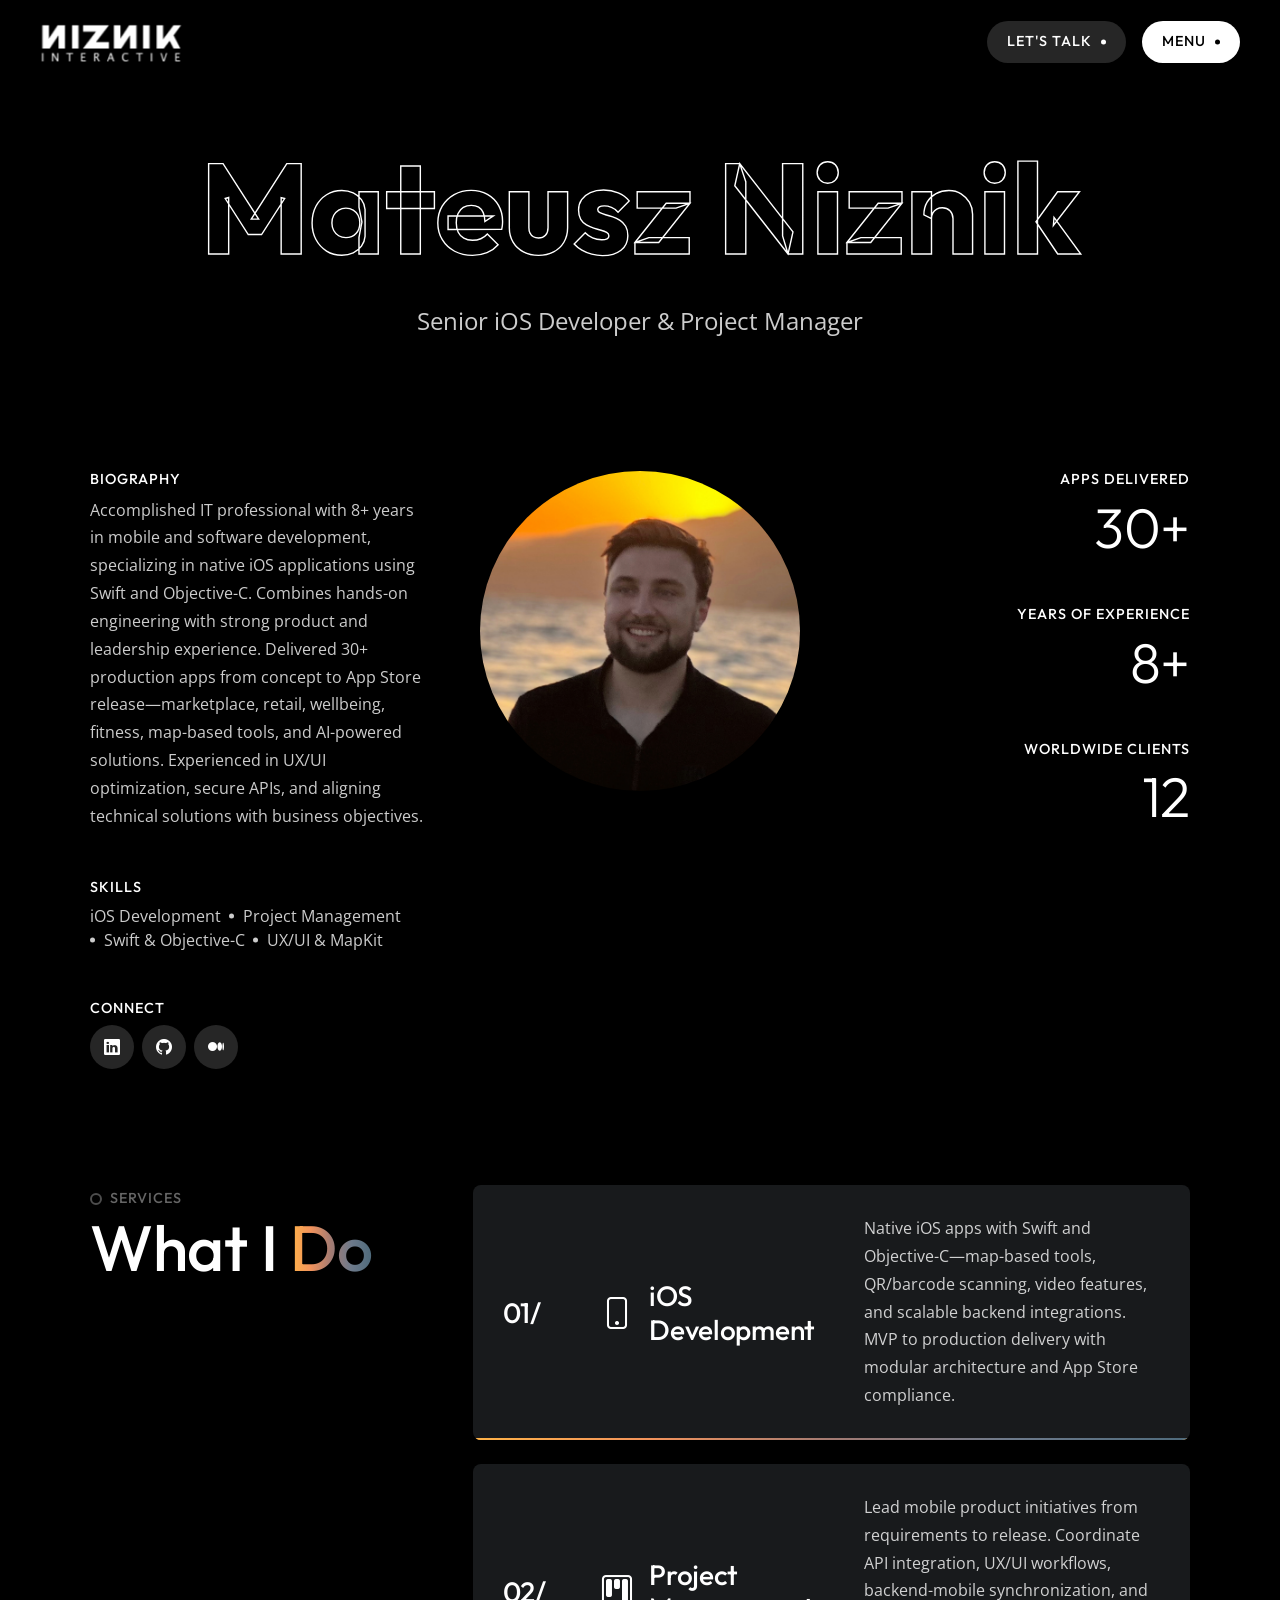
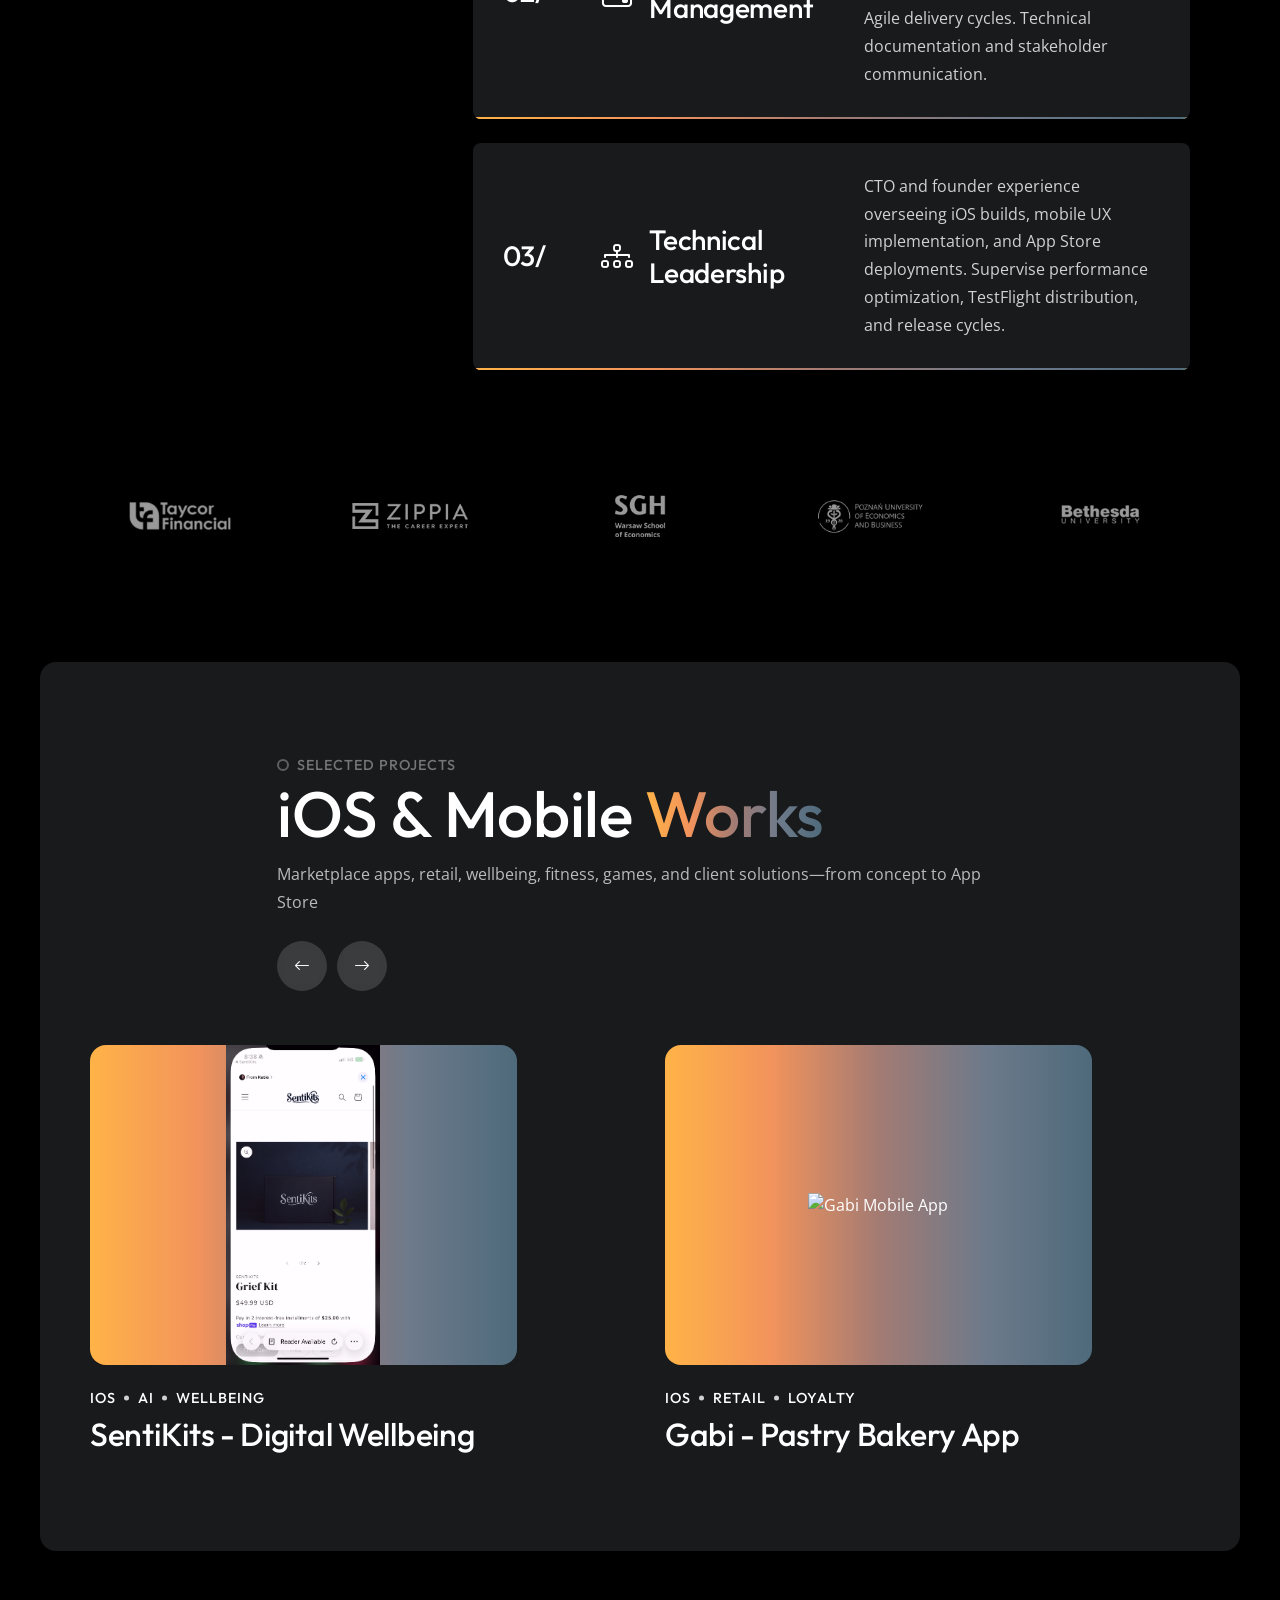
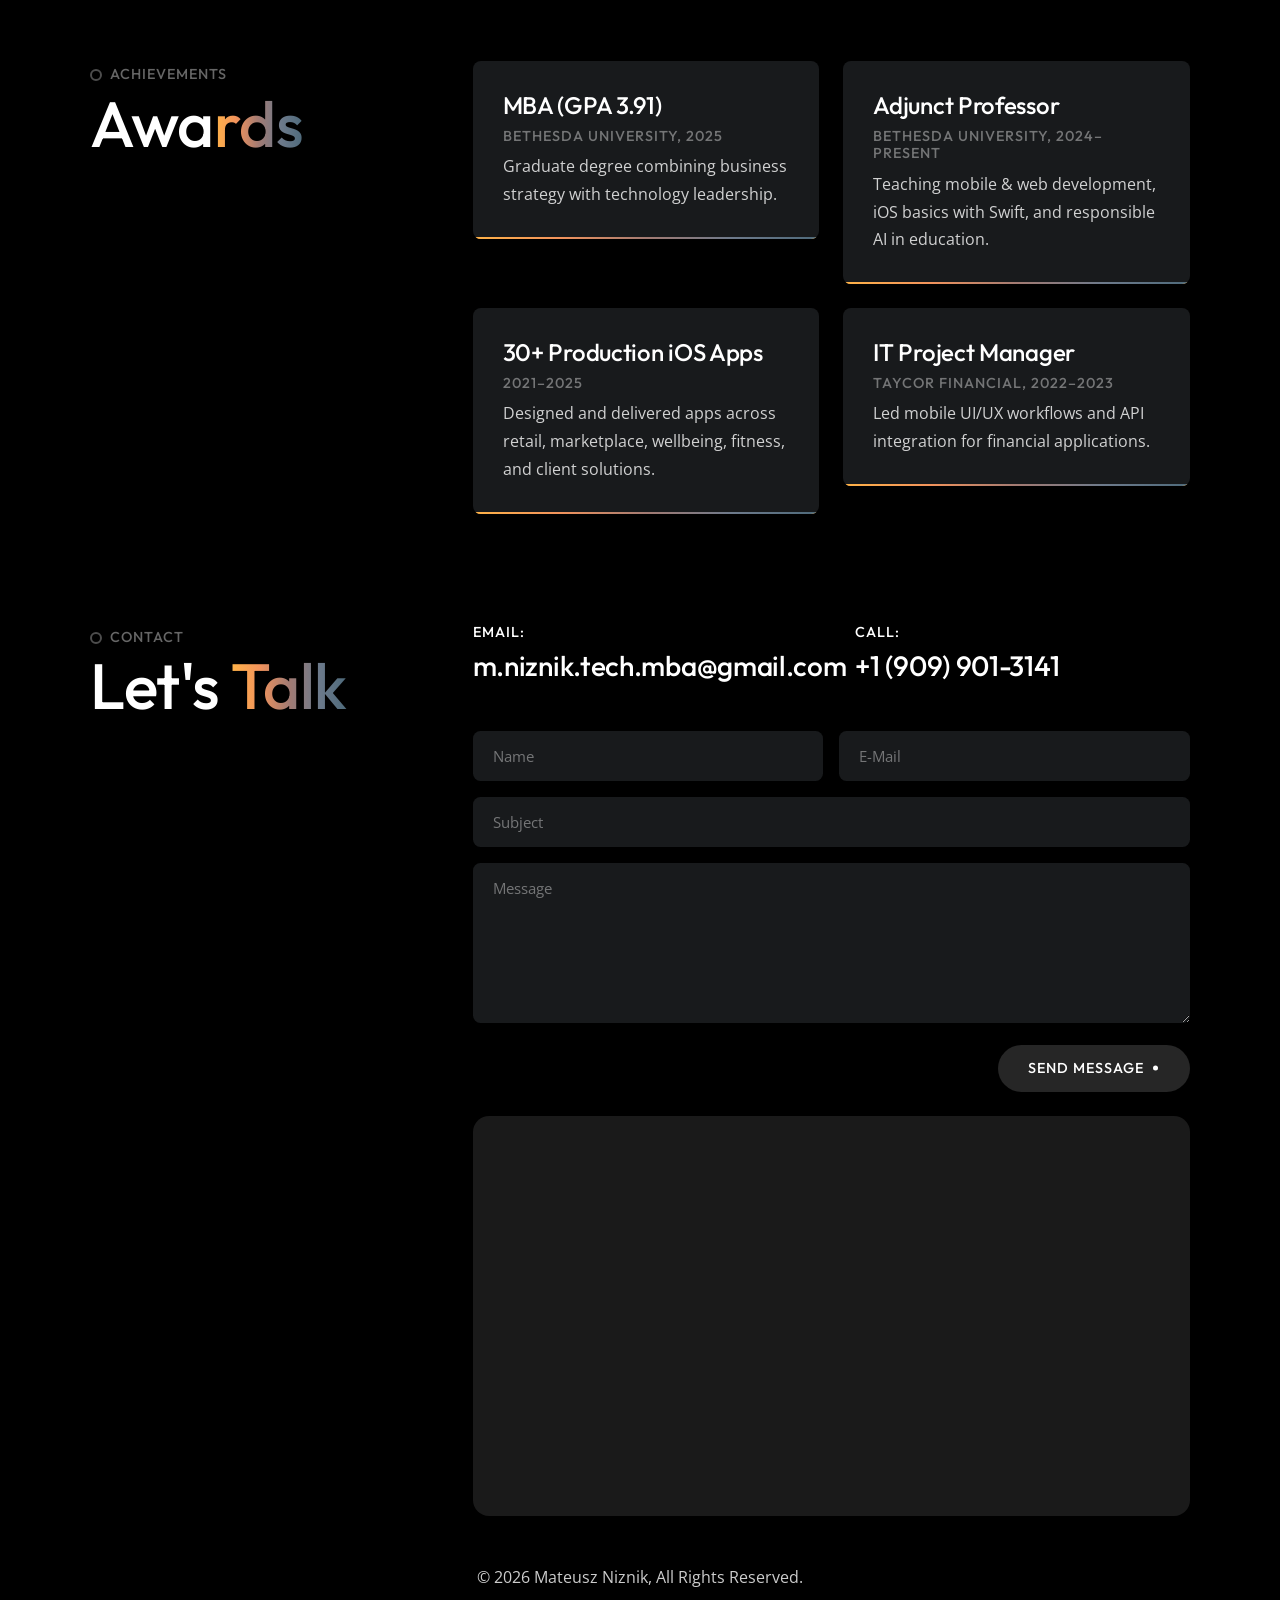
==== index.html @ 7cce71c3 "first commit" ====
<!DOCTYPE html>
<html lang="en">
<head>
    <meta charset="UTF-8">
    <meta name="viewport" content="width=device-width, initial-scale=1.0">
    <title>Mateusz Niznik - Senior iOS Developer & Project Manager</title>
    <meta name="description" content="Senior iOS Developer & Project Manager with 8+ years building native mobile apps. Swift, Objective-C, UX/UI, map-based apps, and scalable backend integrations.">
    <meta name="keywords" content="iOS developer, Swift, mobile app developer, project manager, Mateusz Niznik">
    <link rel="shortcut icon" href="images/favicon.png">
    <link href="https://fonts.googleapis.com/css2?family=Open+Sans:wght@300;400;500;600;700&family=Outfit:wght@200;300;400;500;600;700;800&display=swap" rel="stylesheet">
    <link href="https://cdn.jsdelivr.net/npm/bootstrap@5.3.2/dist/css/bootstrap.min.css" rel="stylesheet">
    <link href="https://cdn.jsdelivr.net/npm/bootstrap-icons@1.11.1/font/bootstrap-icons.css" rel="stylesheet">
    <link href="https://cdn.jsdelivr.net/npm/swiper@11/swiper-bundle.min.css" rel="stylesheet">
    <link href="css/styles.css" rel="stylesheet">
</head>
<body>
    <!-- Preloader -->
    <div class="preloader" id="preloader">
        <div>
            <span>L</span><span>O</span><span>A</span><span>D</span><span>I</span><span>N</span><span>G</span>
        </div>
    </div>

    <!-- Header -->
    <div class="header">
        <div class="container-fluid">
            <div class="header-wrapper">
                <div class="header-logo">
                    <h2><a href="index.html"><img src="images/niznik.png" alt="logo"></a></h2>
                </div>
                <div class="header-nav">
                    <a class="button button-sm button-dot me-2 me-lg-3" href="#contact"><span data-text="Let's Talk">Let's Talk</span></a>
                    <button type="button" class="button button-sm button-dot button-white" id="menuToggle"><span data-text="Menu">Menu</span></button>
                    <div class="nav-box" id="navBox">
                        <ul class="nav">
                            <li class="nav-item"><a class="nav-link" href="#about"><i class="bi bi-arrow-right"></i>About</a></li>
                            <li class="nav-item"><a class="nav-link" href="#services"><i class="bi bi-arrow-right"></i>Services</a></li>
                            <li class="nav-item"><a class="nav-link" href="#portfolio"><i class="bi bi-arrow-right"></i>Portfolio</a></li>
                            <li class="nav-item"><a class="nav-link" href="#awards"><i class="bi bi-arrow-right"></i>Awards</a></li>
                            <li class="nav-item"><a class="nav-link" href="#contact"><i class="bi bi-arrow-right"></i>Contact</a></li>
                        </ul>
                    </div>
                </div>
            </div>
        </div>
    </div>

    <main>
        <!-- Hero -->
        <div id="about" class="hero-section">
            <div class="container text-center">
                <div class="row">
                    <div class="col-12">
                        <h1 class="hero-heading display-1 fw-bold mb-0 stroke-text">Mateusz Niznik</h1>
                        <p class="fs-4 fw-normal text-white-08 mt-3">Senior iOS Developer & Project Manager</p>
                    </div>
                </div>
            </div>
        </div>

        <!-- About -->
        <div class="container">
            <div class="row g-4 g-md-5">
                <div class="col-12 col-lg-4 order-lg-2 text-center">
                    <div class="hero-avatar">
                        <img src="images/mn1.jpeg" alt="hero avatar">
                    </div>
                </div>
                <div class="col-12 col-lg-4 order-lg-1">
                    <div class="row g-4 g-lg-5">
                        <div class="col-12 col-md-4 col-lg-12">
                            <h6 class="sm-heading">Biography</h6>
                            <p>Accomplished IT professional with 8+ years in mobile and software development, specializing in native iOS applications using Swift and Objective-C. Combines hands-on engineering with strong product and leadership experience. Delivered 30+ production apps from concept to App Store release—marketplace, retail, wellbeing, fitness, map-based tools, and AI-powered solutions. Experienced in UX/UI optimization, secure APIs, and aligning technical solutions with business objectives.</p>
                        </div>
                        <div class="col-6 col-md-4 col-lg-12">
                            <h6 class="sm-heading">Skills</h6>
                            <ul class="list-inline-dot">
                                <li>iOS Development</li>
                                <li>Project Management</li>
                                <li>Swift & Objective-C</li>
                                <li>UX/UI & MapKit</li>
                            </ul>
                        </div>
                        <div class="col-6 col-md-4 col-lg-12">
                            <h6 class="sm-heading">Connect</h6>
                            <ul class="list-inline">
                                <li><a class="button-circle button-circle-sm" href="https://www.linkedin.com/in/mateusz-niznik/" aria-label="LinkedIn"><i class="bi bi-linkedin"></i><i class="bi bi-linkedin"></i></a></li>
                                <li><a class="button-circle button-circle-sm" href="https://github.com/mateuszniznik8" aria-label="GitHub"><i class="bi bi-github"></i><i class="bi bi-github"></i></a></li>
                                <li><a class="button-circle button-circle-sm" href="https://medium.com/@mateusz.niznik" aria-label="Medium"><i class="bi bi-medium"></i><i class="bi bi-medium"></i></a></li>
                            </ul>
                        </div>
                    </div>
                </div>
                <div class="col-12 col-md-12 col-lg-4 order-lg-3 text-lg-end">
                    <div class="row g-4 g-lg-5">
                        <div class="col-4 col-lg-12">
                            <h6 class="sm-heading">Apps Delivered</h6>
                            <h1 class="fw-light display-4 mb-0 line-height-110">30+</h1>
                        </div>
                        <div class="col-4 col-lg-12">
                            <h6 class="sm-heading">Years of Experience</h6>
                            <h1 class="fw-light display-4 mb-0 line-height-110">8+</h1>
                        </div>
                        <div class="col-4 col-lg-12">
                            <h6 class="sm-heading">Worldwide Clients</h6>
                            <h1 class="fw-light display-4 mb-0 line-height-110">12</h1>
                        </div>
                    </div>
                </div>
            </div>
        </div>

        <!-- Services -->
        <div id="services" class="section">
            <div class="container">
                <div class="row g-4 g-xl-5">
                    <div class="col-12 col-xl-4">
                        <span class="title-heading text-white-04">Services</span>
                        <h1 class="display-3 fw-medium mb-0">What I <span class="text-gradient">Do</span></h1>
                    </div>
                    <div class="col-12 col-xl-8">
                        <div class="row g-4">
                            <div class="col-12">
                                <div class="service-box">
                                    <div class="service-order"><h3>01/</h3></div>
                                    <div class="service-title"><i class="bi bi-phone"></i><h3>iOS Development</h3></div>
                                    <div class="service-text"><p>Native iOS apps with Swift and Objective-C—map-based tools, QR/barcode scanning, video features, and scalable backend integrations. MVP to production delivery with modular architecture and App Store compliance.</p></div>
                                </div>
                            </div>
                            <div class="col-12">
                                <div class="service-box">
                                    <div class="service-order"><h3>02/</h3></div>
                                    <div class="service-title"><i class="bi bi-kanban"></i><h3>Project Management</h3></div>
                                    <div class="service-text"><p>Lead mobile product initiatives from requirements to release. Coordinate API integration, UX/UI workflows, backend-mobile synchronization, and Agile delivery cycles. Technical documentation and stakeholder communication.</p></div>
                                </div>
                            </div>
                            <div class="col-12">
                                <div class="service-box">
                                    <div class="service-order"><h3>03/</h3></div>
                                    <div class="service-title"><i class="bi bi-diagram-3"></i><h3>Technical Leadership</h3></div>
                                    <div class="service-text"><p>CTO and founder experience overseeing iOS builds, mobile UX implementation, and App Store deployments. Supervise performance optimization, TestFlight distribution, and release cycles.</p></div>
                                </div>
                            </div>
                        </div>
                    </div>
                </div>
            </div>
        </div>

        <!-- Clients -->
        <div class="section pt-0">
            <div class="container">
                <div class="swiper clients-swiper">
                    <div class="swiper-wrapper">
                        <div class="swiper-slide"><div class="client-box"><a href="https://taycor.com/"><img src="images/taycor.png" alt="Taycor"></a></div></div>
                        <div class="swiper-slide"><div class="client-box"><a href="https://www.zippia.com/"><img src="images/zippia.png" alt="Zippia"></a></div></div>
                        <div class="swiper-slide"><div class="client-box"><a href="https://www.sgh.waw.pl/en"><img src="images/sgh.png" alt="SGH"></a></div></div>
                        <div class="swiper-slide"><div class="client-box"><a href="https://ue.poznan.pl/en/university/"><img src="images/uep.png" alt="UEP"></a></div></div>
                        <div class="swiper-slide"><div class="client-box"><a href="https://www.buc.edu/"><img src="images/bethesda.png" alt="Bethesda"></a></div></div>
                        <div class="swiper-slide"><div class="client-box"><a href="https://xberry.tech/"><img src="images/xberry.png" alt="Xberry"></a></div></div>
                    </div>
                </div>
            </div>
        </div>

        <!-- Portfolio -->
        <div id="portfolio" class="section-box">
            <div class="section-sm bg-dark border-radius-1">
                <div class="container">
                    <div class="row">
                        <div class="col-12 col-md-10 offset-md-1 col-lg-8 offset-lg-2">
                            <span class="title-heading text-white-04">Selected Projects</span>
                            <h1 class="display-3 fw-medium">iOS & Mobile <span class="text-gradient">Works</span></h1>
                            <p>Marketplace apps, retail, wellbeing, fitness, games, and client solutions—from concept to App Store</p>
                            <div class="mt-4">
                                <button class="swiper-portfolio-prev button-circle cursor-link" aria-label="Prev"><i class="bi bi-arrow-left"></i><i class="bi bi-arrow-left"></i></button>
                                <button class="swiper-portfolio-next button-circle cursor-link" aria-label="Next"><i class="bi bi-arrow-right"></i><i class="bi bi-arrow-right"></i></button>
                            </div>
                        </div>
                    </div>
                    <div class="swiper portfolio-slider mt-4 mt-lg-5">
                        <div class="swiper-wrapper">
                            <div class="swiper-slide">
                                <div class="portfolio-box">
                                    <div class="portfolio-img"><a href="portfolio/sentikits.html"><img src="images/sentikits.png" alt="SentiKits" onerror="this.src='images/sentikits.png'"></a></div>
                                    <div class="pt-4">
                                        <ul class="list-inline-dot sm-heading text-white mb-2">
                                            <li><a class="link-hover" href="portfolio/sentikits.html"><span data-text="iOS">iOS</span></a></li>
                                            <li><a class="link-hover" href="portfolio/sentikits.html"><span data-text="AI">AI</span></a></li>
                                            <li><a class="link-hover" href="portfolio/sentikits.html"><span data-text="Wellbeing">Wellbeing</span></a></li>
                                        </ul>
                                        <h2><a class="portfolio-caption" href="portfolio/sentikits.html"><i class="bi bi-arrow-right"></i>SentiKits - Digital Wellbeing</a></h2>
                                    </div>
                                </div>
                            </div>
                            <div class="swiper-slide">
                                <div class="portfolio-box">
                                    <div class="portfolio-img"><a href="portfolio/gabi.html"><img src="images/gabi.png" alt="Gabi Mobile App"></a></div>
                                    <div class="pt-4">
                                        <ul class="list-inline-dot sm-heading text-white mb-2">
                                            <li><a class="link-hover" href="portfolio/gabi.html"><span data-text="iOS">iOS</span></a></li>
                                            <li><a class="link-hover" href="portfolio/gabi.html"><span data-text="Retail">Retail</span></a></li>
                                            <li><a class="link-hover" href="portfolio/gabi.html"><span data-text="Loyalty">Loyalty</span></a></li>
                                        </ul>
                                        <h2><a class="portfolio-caption" href="portfolio/gabi.html"><i class="bi bi-arrow-right"></i>Gabi - Pastry Bakery App</a></h2>
                                    </div>
                                </div>
                            </div>
                            <div class="swiper-slide">
                                <div class="portfolio-box">
                                    <div class="portfolio-img"><a href="portfolio/legitness.html"><img src="images/legitness.png" alt="Legitness"></a></div>
                                    <div class="pt-4">
                                        <ul class="list-inline-dot sm-heading text-white mb-2">
                                            <li><a class="link-hover" href="portfolio/legitness.html"><span data-text="iOS">iOS</span></a></li>
                                            <li><a class="link-hover" href="portfolio/legitness.html"><span data-text="Marketplace">Marketplace</span></a></li>
                                            <li><a class="link-hover" href="portfolio/legitness.html"><span data-text="Authentication">Authentication</span></a></li>
                                        </ul>
                                        <h2><a class="portfolio-caption" href="portfolio/legitness.html"><i class="bi bi-arrow-right"></i>Legitness - Resale Authentication</a></h2>
                                    </div>
                                </div>
                            </div>
                            <div class="swiper-slide">
                                <div class="portfolio-box">
                                    <div class="portfolio-img portfolio-img-landscape"><a href="portfolio/second.html"><img src="images/Streetverse.png" alt="STREETVERS"></a></div>
                                    <div class="pt-4">
                                        <ul class="list-inline-dot sm-heading text-white mb-2">
                                            <li><a class="link-hover" href="portfolio/second.html"><span data-text="Unity Game">Unity Game</span></a></li>
                                            <li><a class="link-hover" href="portfolio/second.html"><span data-text="Roguelike Shooter">Roguelike Shooter</span></a></li>
                                        </ul>
                                        <h2><a class="portfolio-caption" href="portfolio/second.html"><i class="bi bi-arrow-right"></i>STREETVERS - Roguelike</a></h2>
                                    </div>
                                </div>
                            </div>
                            <div class="swiper-slide">
                                <div class="portfolio-box">
                                    <div class="portfolio-img portfolio-img-landscape"><a href="portfolio/mom-me-downs.html"><img src="images/0317b50b6762255d1dc426f2a4b0a823.jpg" alt="Mom-me-Downs"></a></div>
                                    <div class="pt-4">
                                        <ul class="list-inline-dot sm-heading text-white mb-2">
                                            <li><a class="link-hover" href="portfolio/mom-me-downs.html"><span data-text="iOS">iOS</span></a></li>
                                            <li><a class="link-hover" href="portfolio/mom-me-downs.html"><span data-text="Marketplace">Marketplace</span></a></li>
                                        </ul>
                                        <h2><a class="portfolio-caption" href="portfolio/mom-me-downs.html"><i class="bi bi-arrow-right"></i>Mom-me-Downs App</a></h2>
                                    </div>
                                </div>
                            </div>
                            <div class="swiper-slide">
                                <div class="portfolio-box">
                                    <div class="portfolio-img portfolio-img-landscape"><a href="portfolio/backgenie.html"><img src="images/0f6f9cc4688e98a66d16096b327a67ce.png" alt="BackGenie"></a></div>
                                    <div class="pt-4">
                                        <ul class="list-inline-dot sm-heading text-white mb-2">
                                            <li><a class="link-hover" href="portfolio/backgenie.html"><span data-text="iOS">iOS</span></a></li>
                                            <li><a class="link-hover" href="portfolio/backgenie.html"><span data-text="Health">Health</span></a></li>
                                        </ul>
                                        <h2><a class="portfolio-caption" href="portfolio/backgenie.html"><i class="bi bi-arrow-right"></i>BackGenie - Back Pain Relief</a></h2>
                                    </div>
                                </div>
                            </div>
                            <div class="swiper-slide">
                                <div class="portfolio-box">
                                    <div class="portfolio-img portfolio-img-landscape"><a href="portfolio/floating-sticky-notes.html"><img src="images/15ac7824ea49287feadfa50a23db8b49.png" alt="Floating Sticky Notes"></a></div>
                                    <div class="pt-4">
                                        <ul class="list-inline-dot sm-heading text-white mb-2">
                                            <li><a class="link-hover" href="portfolio/floating-sticky-notes.html"><span data-text="iOS">iOS</span></a></li>
                                            <li><a class="link-hover" href="portfolio/floating-sticky-notes.html"><span data-text="Productivity">Productivity</span></a></li>
                                        </ul>
                                        <h2><a class="portfolio-caption" href="portfolio/floating-sticky-notes.html"><i class="bi bi-arrow-right"></i>Floating Sticky Notes</a></h2>
                                    </div>
                                </div>
                            </div>
                            <div class="swiper-slide">
                                <div class="portfolio-box">
                                    <div class="portfolio-img portfolio-img-landscape"><a href="portfolio/cellulite-buster.html"><img src="images/e0034d892f3058be6d89c0eaea216f83.png" alt="6 Minute Cellulite Buster"></a></div>
                                    <div class="pt-4">
                                        <ul class="list-inline-dot sm-heading text-white mb-2">
                                            <li><a class="link-hover" href="portfolio/cellulite-buster.html"><span data-text="iOS">iOS</span></a></li>
                                            <li><a class="link-hover" href="portfolio/cellulite-buster.html"><span data-text="Fitness">Fitness</span></a></li>
                                        </ul>
                                        <h2><a class="portfolio-caption" href="portfolio/cellulite-buster.html"><i class="bi bi-arrow-right"></i>6 Minute Cellulite Buster</a></h2>
                                    </div>
                                </div>
                            </div>
                            <div class="swiper-slide">
                                <div class="portfolio-box">
                                    <div class="portfolio-img portfolio-img-landscape"><a href="portfolio/delivery-management.html"><img src="images/fd2e62af130a4190d6e4ab4f6147bab0.png" alt="Delivery Management System"></a></div>
                                    <div class="pt-4">
                                        <ul class="list-inline-dot sm-heading text-white mb-2">
                                            <li><a class="link-hover" href="portfolio/delivery-management.html"><span data-text="iOS">iOS</span></a></li>
                                            <li><a class="link-hover" href="portfolio/delivery-management.html"><span data-text="Logistics">Logistics</span></a></li>
                                        </ul>
                                        <h2><a class="portfolio-caption" href="portfolio/delivery-management.html"><i class="bi bi-arrow-right"></i>Delivery Management System</a></h2>
                                    </div>
                                </div>
                            </div>
                        </div>
                    </div>
                </div>
            </div>
        </div>

        <!-- Awards -->
        <div id="awards" class="section pb-0">
            <div class="container">
                <div class="row g-4 g-xl-5">
                    <div class="col-12 col-xl-4">
                        <span class="title-heading text-white-04">Achievements</span>
                        <h1 class="display-3 fw-medium mb-0">Awa<span class="text-gradient">rds</span></h1>
                    </div>
                    <div class="col-12 col-xl-8">
                        <div class="row g-4">
                            <div class="col-12 col-md-6">
                                <div class="fancy-box"><h4>MBA (GPA 3.91)</h4><h6 class="sm-heading text-white-04 mb-2">Bethesda University, 2025</h6><p>Graduate degree combining business strategy with technology leadership.</p></div>
                            </div>
                            <div class="col-12 col-md-6">
                                <div class="fancy-box"><h4>Adjunct Professor</h4><h6 class="sm-heading text-white-04 mb-2">Bethesda University, 2024–Present</h6><p>Teaching mobile & web development, iOS basics with Swift, and responsible AI in education.</p></div>
                            </div>
                            <div class="col-12 col-md-6">
                                <div class="fancy-box"><h4>30+ Production iOS Apps</h4><h6 class="sm-heading text-white-04 mb-2">2021–2025</h6><p>Designed and delivered apps across retail, marketplace, wellbeing, fitness, and client solutions.</p></div>
                            </div>
                            <div class="col-12 col-md-6">
                                <div class="fancy-box"><h4>IT Project Manager</h4><h6 class="sm-heading text-white-04 mb-2">Taycor Financial, 2022–2023</h6><p>Led mobile UI/UX workflows and API integration for financial applications.</p></div>
                            </div>
                        </div>
                    </div>
                </div>
            </div>
        </div>

        <!-- Contact -->
        <div id="contact" class="section pb-0">
            <div class="container">
                <div class="row g-4 g-xl-5">
                    <div class="col-12 col-xl-4">
                        <span class="title-heading text-white-04">Contact</span>
                        <h1 class="display-3 fw-medium mb-0">Let's <span class="text-gradient">Talk</span></h1>
                    </div>
                    <div class="col-12 col-xl-8">
                        <div class="row g-4 g-lg-5">
                            <div class="col-12 col-md-6">
                                <h6 class="sm-heading">Email:</h6>
                                <h3 class="mb-0"><a href="mailto:m.niznik.tech.mba@gmail.com">m.niznik.tech.mba@gmail.com</a></h3>
                            </div>
                            <div class="col-12 col-md-6">
                                <h6 class="sm-heading">Call:</h6>
                                <h3 class="mb-0"><a href="tel:+19099013141">+1 (909) 901-3141</a></h3>
                            </div>
                        </div>
                        <div class="contact-form mt-4 mt-lg-5 text-xl-end">
                            <form method="post" id="contactform">
                                <div class="row gx-3 gy-0">
                                    <div class="col-12 col-md-6"><input type="text" id="name" name="name" placeholder="Name" required></div>
                                    <div class="col-12 col-md-6"><input type="email" id="email" name="email" placeholder="E-Mail" required></div>
                                </div>
                                <input type="text" id="subject" name="subject" placeholder="Subject" required>
                                <textarea name="message" id="message" placeholder="Message"></textarea>
                                <button class="button button-dot" type="submit"><span data-text="Send Message">Send Message</span></button>
                                <div class="submit-result"><span id="success" style="display:none">Thank you! Your Message has been sent.</span><span id="error" style="display:none">Note: Form submission requires a backend. Use a service like Formspree or your own API.</span></div>
                            </form>
                        </div>
                        <!-- Map placeholder - add Google Maps API key for full functionality -->
                        <div id="map" class="gmap gmap-md mt-4" style="background:#1a1a1a;border-radius:1em;"></div>
                    </div>
                </div>
            </div>
        </div>
    </main>

    <!-- Footer -->
    <div class="py-4 py-lg-5 text-center">
        <p>&copy; <span id="year"></span> Mateusz Niznik, All Rights Reserved.</p>
    </div>

    <!-- Scroll To Top -->
    <div class="scrolltotop" id="scrollToTop">
        <a class="button-circle" href="#" onclick="window.scrollTo({top:0,behavior:'smooth'});return false;"><i class="bi bi-arrow-up"></i><i class="bi bi-arrow-up"></i></a>
    </div>

    <script src="https://cdn.jsdelivr.net/npm/bootstrap@5.3.2/dist/js/bootstrap.bundle.min.js"></script>
    <script src="https://cdn.jsdelivr.net/npm/swiper@11/swiper-bundle.min.js"></script>
    <script src="js/main.js"></script>
</body>
</html>
---- css/styles.css ----
@import url("https://fonts.googleapis.com/css2?family=Open+Sans:wght@300;400;500;600;700&family=Outfit:wght@200;300;400;500;600;700;800&display=swap");
html, body {
  width: 100%;
  height: 100%;
}

body {
  overflow-x: hidden;
  position: relative;
  z-index: 1;
  background: black;
  width: auto;
  min-height: 100%;
}

:root {
  --bs-dark-rgb: 24, 26, 28;
}

.container {
  padding: 0 20px;
}

img {
  width: auto;
  max-width: 100%;
  height: auto;
}

.hero-section {
  padding: 130px 0;
}

@media (max-width: 1199.98px) {
  .hero-section {
    padding: 110px 0;
  }
}
@media (max-width: 991.98px) {
  .hero-section {
    padding: 90px 0;
  }
}
.hero-heading {
  font-size: 4rem;
}

@media (min-width: 768px) {
  .hero-heading {
    font-size: 6rem;
  }
}
@media (min-width: 992px) {
  .hero-heading {
    font-size: 7rem;
  }
}
@media (min-width: 1200px) {
  .hero-heading {
    font-size: 8rem;
  }
}
.hero-avatar img {
  width: 320px;
  height: 320px;
  border-radius: 50%;
}
@media (max-width: 1199.98px) {
  .hero-avatar img {
    width: 100%;
    height: auto;
  }
}
@media (max-width: 991.98px) {
  .hero-avatar img {
    width: 270px;
    height: 270px;
  }
}
@media (max-width: 767.98px) {
  .hero-avatar img {
    width: 240px;
    height: 240px;
  }
}

.section-box {
  padding: 0 20px;
}

@media (min-width: 992px) {
  .section-box {
    padding: 0 30px;
  }
}
@media (min-width: 1200px) {
  .section-box {
    padding: 0 40px;
  }
}
@media (min-width: 1600px) {
  .section-box {
    padding: 0 50px;
  }
}
@media (min-width: 1920px) {
  .section-box {
    padding: 0 60px;
  }
}
.section {
  overflow: hidden;
  padding: 110px 0;
}

.section-sm {
  overflow: hidden;
  padding: 90px 0;
}

@media (max-width: 1199.98px) {
  .section {
    padding: 90px 0;
  }
  .section-sm {
    padding: 70px 0;
  }
}
.link-hover {
  display: inline-block;
  overflow: hidden;
  vertical-align: middle;
}
.link-hover span {
  display: block;
  position: relative;
  color: transparent;
}
.link-hover span:before, .link-hover span:after {
  content: attr(data-text);
  position: absolute;
  left: 0;
  color: white;
  -webkit-transition: ease-out 0.16s;
  transition: ease-out 0.16s;
}
.link-hover span:before {
  top: 0;
}
.link-hover span:after {
  visibility: hidden;
  opacity: 0;
  top: 100%;
}
.link-hover:hover:before {
  opacity: 0.4;
  -webkit-transform: translateY(-50%) scale(2.7);
  transform: translateY(-50%) scale(2.7);
}
.link-hover:hover span:before {
  visibility: hidden;
  opacity: 0;
  top: -100%;
}
.link-hover:hover span:after {
  visibility: visible;
  opacity: 1;
  top: 0;
}

@media (max-width: 991.98px) {
  #cursor {
    display: none;
  }
}
@media (min-width: 992px) {
  #cursor {
    z-index: 999;
    position: absolute;
    -webkit-transform: translate(-50%, -50%);
    transform: translate(-50%, -50%);
    background: white;
    width: 10px;
    height: 10px;
    border-radius: 50%;
    mix-blend-mode: difference;
    pointer-events: none;
    -webkit-transition: linear 0.08s;
    transition: linear 0.08s;
  }
  #cursor.scale-cursor {
    -webkit-transform: translate(-50%, -50%) scale(5);
    transform: translate(-50%, -50%) scale(5);
    opacity: 0.15;
  }
}
.scrolltotop {
  position: fixed;
  right: 20px;
  bottom: 20px;
  -webkit-transform: translateY(20px);
  transform: translateY(20px);
  z-index: 991;
  visibility: hidden;
  opacity: 0;
  -webkit-transition: ease-out 0.12s;
  transition: ease-out 0.12s;
}
.scrolltotop.show {
  -webkit-transform: translateY(0);
  transform: translateY(0);
  visibility: visible;
  opacity: 1;
}

@media (min-width: 992px) {
  .scrolltotop {
    right: 30px;
  }
}
@media (min-width: 1200px) {
  .scrolltotop {
    right: 40px;
  }
}
@media (min-width: 1600px) {
  .scrolltotop {
    right: 50px;
  }
}
@media (min-width: 1920px) {
  .scrolltotop {
    right: 60px;
  }
}
input:not(.form-check-input),
textarea {
  background: rgb(24, 26, 28);
  width: 100%;
  border: 0;
  margin-bottom: 1rem;
  padding: 15px 20px;
  border-radius: 0.5em;
  box-shadow: none;
  font: 400 15px "Open Sans", sans-serif;
  -webkit-transition: ease-out 0.16s;
  transition: ease-out 0.16s;
}
input:not(.form-check-input):focus, input:not(.form-check-input):active,
textarea:focus,
textarea:active {
  outline: 0;
  box-shadow: none;
}

textarea {
  height: 160px;
}

input:not(.form-check-input), textarea, .form-control {
  color: rgba(255, 255, 255, 0.8);
}
input:not(.form-check-input)::-webkit-input-placeholder, textarea::-webkit-input-placeholder, .form-control::-webkit-input-placeholder {
  color: rgba(255, 255, 255, 0.4);
}
input:not(.form-check-input)::-moz-placeholder, textarea::-moz-placeholder, .form-control::-moz-placeholder {
  color: rgba(255, 255, 255, 0.4);
}
input:not(.form-check-input):-ms-placeholder, textarea:-ms-placeholder, .form-control:-ms-placeholder {
  color: rgba(255, 255, 255, 0.4);
}
input:not(.form-check-input)::-ms-placeholder, textarea::-ms-placeholder, .form-control::-ms-placeholder {
  color: rgba(255, 255, 255, 0.4);
}
input:not(.form-check-input)::placeholder, textarea::placeholder, .form-control::placeholder {
  color: rgba(255, 255, 255, 0.4);
}
input:not(.form-check-input):focus, textarea:focus, .form-control:focus {
  border-color: rgba(255, 255, 255, 0.3);
}

label {
  font-size: 15px;
}

.submit-result span {
  display: none;
  -webkit-transition: ease-out 0.2s;
  transition: ease-out 0.2s;
}
.submit-result span.show-result {
  margin-top: 24px;
  display: block;
}
.submit-result span#success {
  color: #32CD32;
}
.submit-result span#error {
  color: #E32227;
}
.submit-result span .error-color {
  background: rgba(255, 0, 0, 0.1);
}

ul {
  margin: 0;
}
ul li a {
  -webkit-transition: linear 0.1s;
  transition: linear 0.1s;
}
ul[class*=" list-"], ul[class^=list-] {
  padding: 0;
}
ul.list-unstyled li {
  list-style-type: none;
}
ul[class*=" list-inline"] li, ul[class^=list-inline] li {
  display: inline-block;
}
ul.list-inline li {
  padding-left: 4px;
}
ul.list-inline li:first-child {
  padding-left: 0;
}
ul.list-inline-lg li {
  padding-left: 8px;
}
ul.list-inline-lg li:first-child {
  padding-left: 0;
}
ul.list-inline-dot li {
  position: relative;
  padding: 0 4px 0 14px;
}
ul.list-inline-dot li:before {
  content: "";
  position: absolute;
  top: 50%;
  left: 0;
  -webkit-transform: translateY(-50%);
  transform: translateY(-50%);
  background: rgba(255, 255, 255, 0.8);
  width: 5px;
  height: 5px;
  border-radius: 50%;
}
ul.list-inline-dot li:first-child {
  padding-left: 0;
}
ul.list-inline-dot li:first-child:before {
  display: none;
}

body {
  color: rgba(255, 255, 255, 0.8);
  font-family: "Open Sans", sans-serif;
  font-size: 1rem;
  font-weight: 400;
  letter-spacing: 0;
}
@media (max-width: 991.98px) {
  body {
    font-size: 0.938rem;
  }
}

h1, h2, h3, h4, h5, h6 {
  letter-spacing: -0.3px;
  color: white;
  font-family: "Outfit", sans-serif;
  font-weight: 500;
}

p {
  margin: 0;
  line-height: 1.74; /* 26px */
}
@media (max-width: 991.98px) {
  p {
    line-height: 1.6; /* 24px */
  }
}

.uppercase {
  text-transform: uppercase;
}

.font-small {
  font-size: 0.9em;
  line-height: 1.7;
}
@media (max-width: 991.98px) {
  .font-small {
    font-size: 0.9em;
    line-height: 1.7;
  }
}

.font-large {
  font-size: 1.063em;
  line-height: 1.6;
}
@media (max-width: 991.98px) {
  .font-large {
    font-size: 1.063em;
  }
}

.title-heading {
  position: relative;
  display: inline-block;
  padding-left: 20px;
  font-family: "Outfit", sans-serif;
  font-size: 0.9em;
  font-weight: 500;
  text-transform: uppercase;
  letter-spacing: 1px;
}
.title-heading:before {
  content: "";
  position: absolute;
  top: 50%;
  left: 0;
  -webkit-transform: translateY(-50%);
  transform: translateY(-50%);
  width: 12px;
  height: 12px;
  border: 2px solid rgba(255, 255, 255, 0.3);
  border-radius: 50%;
}

.sm-heading {
  font-family: "Outfit", sans-serif;
  font-size: 0.9em;
  font-weight: 500;
  text-transform: uppercase;
  letter-spacing: 1px;
  line-height: 1.2;
}

i {
  display: inline-block;
}

.icon-4xl i {
  font-size: 2.4em;
}

.icon-3xl i {
  font-size: 2.13em;
}

.icon-2xl i {
  font-size: 1.86em;
}

.icon-xl i {
  font-size: 1.6em;
}

.icon-lg i {
  font-size: 1.33em;
}

.icon-sm i {
  font-size: 0.9em;
}

a {
  color: white;
  -webkit-transition: linear 0.1s;
  transition: linear 0.1s;
  text-decoration: none;
}
a:hover {
  color: white;
  text-decoration: none;
}

button {
  background: transparent;
  box-shadow: none;
  border: 0;
  padding: 0;
  cursor: pointer;
}

a:focus, a:active, button:focus, button:active {
  box-shadow: none;
  outline: 0;
}

.button {
  position: relative;
  display: inline-block;
  overflow: hidden;
  background: rgba(255, 255, 255, 0.15);
  backdrop-filter: blur(5px);
  border-radius: 3em;
  padding: 13px 30px;
  color: white;
  font-family: "Outfit", sans-serif;
  font-size: 0.9em;
  font-weight: 500;
  text-transform: uppercase;
  letter-spacing: 1px;
  -webkit-transition: ease-out 0.12s;
  transition: ease-out 0.12s;
}
.button:after {
  content: "";
  z-index: -1;
  position: absolute;
  top: 0;
  left: 0;
  opacity: 0;
  background-color: #ffb347;
  background-image: linear-gradient(to right, #ffb347 0%, #f2935c 25%, #a37b73 50%, #6d7a8b 75%, #4e6a7b 100%);
  width: 100%;
  height: 100%;
  -webkit-transition: linear 0.1s;
  transition: linear 0.1s;
}
.button span {
  display: block;
  position: relative;
  color: transparent;
}
.button span:before, .button span:after {
  content: attr(data-text);
  position: absolute;
  left: 0;
  color: white;
  -webkit-transition: ease-out 0.14s;
  transition: ease-out 0.14s;
}
.button span:before {
  top: 0;
}
.button span:after {
  visibility: hidden;
  opacity: 0;
  top: 100%;
}
.button:hover {
  background: rgba(255, 255, 255, 0.15);
  color: white;
}
.button:hover:after {
  opacity: 0.2;
}
.button:hover span:before {
  visibility: hidden;
  opacity: 0;
  top: -100%;
}
.button:hover span:after {
  visibility: visible;
  opacity: 1;
  top: 0;
}

.btn-disabled {
  cursor: not-allowed;
}

.button-sm {
  padding: 10px 20px;
}

.button-lg {
  padding: 16px 42px;
}

.button-white {
  background: white;
  color: black;
}
.button-white:after {
  display: none;
}
.button-white span:before, .button-white span:after {
  color: black;
}
.button-white:hover {
  background: white;
  color: black;
}

.button-dot {
  padding: 13px 46px 13px 30px;
}
.button-dot:before {
  content: "";
  position: absolute;
  top: 50%;
  right: 32px;
  -webkit-transform: translateY(-50%);
  transform: translateY(-50%);
  background: white;
  width: 5px;
  height: 5px;
  border-radius: 50%;
  -webkit-transition: linear 0.06s;
  transition: linear 0.06s;
}
.button-dot:hover:before {
  opacity: 0.4;
  -webkit-transform: translateY(-50%) scale(2.7);
  transform: translateY(-50%) scale(2.7);
}
.button-dot.button-sm {
  padding: 10px 34px 10px 20px;
}
.button-dot.button-sm:before {
  right: 20px;
}
.button-dot.button-lg {
  padding: 16px 60px 16px 42px;
}
.button-dot.button-white:before {
  background: black;
}
.button-dot.button-white:hover:before {
  opacity: 0.2;
}

.button-circle {
  position: relative;
  overflow: hidden;
  z-index: 1;
  display: inline-block;
  background: rgba(255, 255, 255, 0.15);
  backdrop-filter: blur(5px);
  width: 50px;
  height: 50px;
  border-radius: 50%;
  color: white;
  text-align: center;
  line-height: 50px;
  -webkit-transition: linear 0.1s;
  transition: linear 0.1s;
}
.button-circle:before {
  content: "";
  z-index: -1;
  position: absolute;
  top: 0;
  left: 0;
  opacity: 0;
  background-color: #ffb347;
  background-image: linear-gradient(to right, #ffb347 0%, #f2935c 25%, #a37b73 50%, #6d7a8b 75%, #4e6a7b 100%);
  width: 100%;
  height: 100%;
  -webkit-transition: linear 0.1s;
  transition: linear 0.1s;
}
.button-circle i {
  position: absolute;
  top: 50%;
  left: 50%;
  -webkit-transform: translate(-50%, -50%);
  transform: translate(-50%, -50%);
  -webkit-transition: ease-out 0.16s;
  transition: ease-out 0.16s;
}
.button-circle i:last-child {
  top: 100%;
  visibility: hidden;
  opacity: 0;
}
.button-circle:hover {
  background: rgba(255, 255, 255, 0.15);
  color: white;
}
.button-circle:hover:before {
  opacity: 0.2;
}
.button-circle:hover i:first-child {
  top: 0;
  visibility: hidden;
  opacity: 0;
}
.button-circle:hover i:last-child {
  top: 50%;
  visibility: visible;
  opacity: 1;
}

.button-circle-sm {
  width: 44px;
  height: 44px;
  line-height: 44px;
}

.button-circle-lg {
  width: 56px;
  height: 56px;
  line-height: 56px;
}

.button-circle-white {
  background: white;
  color: black;
}
.button-circle-white:before {
  display: none;
}
.button-circle-white:hover {
  background: white;
  color: black;
}

.client-box a img {
  opacity: 0.6;
  width: 100%;
  -webkit-transition: ease-out 0.12s;
  transition: ease-out 0.12s;
}
.client-box a:hover img {
  opacity: 1;
}

.fancy-box {
  z-index: 1;
  position: relative;
  overflow: hidden;
  background: rgb(24, 26, 28);
  padding: 30px;
  border-radius: 0.5em;
}
.fancy-box:before {
  z-index: -1;
  content: "";
  visibility: hidden;
  opacity: 0;
  position: absolute;
  top: 0;
  left: 0;
  background-color: #ffb347;
  background-image: linear-gradient(to right, #ffb347 0%, #f2935c 25%, #a37b73 50%, #6d7a8b 75%, #4e6a7b 100%);
  width: 100%;
  height: 100%;
  -webkit-transition: linear 0.1s;
  transition: linear 0.1s;
}
.fancy-box:after {
  content: "";
  position: absolute;
  bottom: 0;
  left: 0;
  background-color: #ffb347;
  background-image: linear-gradient(to right, #ffb347 0%, #f2935c 25%, #a37b73 50%, #6d7a8b 75%, #4e6a7b 100%);
  width: 100%;
  height: 2px;
  -webkit-transition: linear 0.1s;
  transition: linear 0.1s;
}
.fancy-box:hover:before {
  visibility: visible;
  opacity: 0.1;
}

@media (max-width: 1199.98px) {
  .fancy-box {
    padding: 24px;
  }
}
@media (max-width: 991.98px) {
  .fancy-box {
    padding: 20px;
  }
}
.lightbox-image-box,
.lightbox-media-box {
  position: relative;
  overflow: hidden;
  display: block;
}
.lightbox-image-box[class*=border-radius],
.lightbox-media-box[class*=border-radius] {
  -webkit-transform: translate3d(0, 0, 0);
  transform: translate3d(0, 0, 0);
}
.lightbox-image-box:after,
.lightbox-media-box:after {
  content: "";
  position: absolute;
  top: 0;
  right: 0;
  bottom: 0;
  left: 0;
  opacity: 0;
  background-color: #ffb347;
  background-image: linear-gradient(to right, #ffb347 0%, #f2935c 25%, #a37b73 50%, #6d7a8b 75%, #4e6a7b 100%);
  -webkit-transition: linear 0.1s;
  transition: linear 0.1s;
}
.lightbox-image-box img,
.lightbox-media-box img {
  -webkit-transform: scale(1);
  transform: scale(1);
  -webkit-transition: transform 0.4s cubic-bezier(0.165, 0.84, 0.44, 1);
  transition: transform 0.4s cubic-bezier(0.165, 0.84, 0.44, 1);
}
.lightbox-image-box .lightbox-icon,
.lightbox-media-box .lightbox-icon {
  z-index: 1;
  position: absolute;
  top: 50%;
  left: 50%;
  -webkit-transform: translate(-50%, -50%);
  transform: translate(-50%, -50%);
  background: rgba(0, 0, 0, 0.2);
  backdrop-filter: blur(5px);
  width: 60px;
  height: 60px;
  border-radius: 50%;
  text-align: center;
  line-height: 60px;
  color: white;
}
.lightbox-image-box:hover:after,
.lightbox-media-box:hover:after {
  opacity: 0.1;
}
.lightbox-image-box:hover img,
.lightbox-media-box:hover img {
  -webkit-transform: scale(1.06);
  transform: scale(1.06);
}

.mfp-bg {
  background: #000;
  position: fixed;
  left: 0;
  top: 0;
  height: 100vh;
  width: 100%;
  z-index: 999;
  display: flex;
  align-items: center;
  justify-content: center;
  cursor: zoom-out;
  margin: 0;
}

.mfp-container,
.mfp-bg {
  opacity: 0;
  -webkit-backface-visibility: hidden;
  -webkit-transition: ease-out 0.16s;
  transition: ease-out 0.16s;
}

.mfp-container {
  -webkit-transform: scale(0.98);
  transform: scale(0.98);
  padding: 0 20px;
}

.mfp-ready .mfp-container {
  -webkit-transform: scale(1);
  transform: scale(1);
  opacity: 1;
}
.mfp-ready.mfp-bg {
  opacity: 0.97;
}

.mfp-removing .mfp-container, .mfp-removing.mfp-bg {
  opacity: 0;
}
.mfp-removing .mfp-container {
  -webkit-transform: scale(0.98);
  transform: scale(0.98);
}

button.mfp-close {
  display: block;
  top: -5px;
  opacity: 1;
  width: auto;
  height: auto;
  line-height: auto;
  font-size: 24px;
  -webkit-transition: linear 0.1s;
  transition: linear 0.1s;
}
button.mfp-close:hover {
  top: -5px;
  opacity: 1;
  color: #fff;
}

.mfp-iframe-holder .mfp-close {
  top: -45px;
}
.mfp-iframe-holder .mfp-close:hover {
  top: -45px;
}

.mfp-close-btn-in .mfp-close {
  color: rgba(255, 255, 255, 0.7);
}

.mfp-arrow {
  -webkit-transition: linear 0.1s;
  transition: linear 0.1s;
}

.mfp-arrow-left:before {
  border-right: 0;
}

.mfp-arrow-right:before {
  border-left: 0;
}

@media (max-width: 575.98px) {
  button.mfp-arrow {
    background: rgba(0, 0, 0, 0.5);
    width: 70px;
    height: 70px;
    margin-top: -35px;
  }
  button.mfp-arrow:active {
    margin-top: -35px;
  }
  button.mfp-arrow-left {
    margin-left: 20px;
  }
  button.mfp-arrow-left:before, button.mfp-arrow-left:after {
    margin-top: 15px;
    margin-left: 20px;
  }
  button.mfp-arrow-right {
    margin-right: 20px;
  }
  button.mfp-arrow-right:before, button.mfp-arrow-right:after {
    margin-top: 15px;
    margin-left: 30px;
  }
}
.mfp-bottom-bar {
  margin-top: -30px;
}
.mfp-bottom-bar .mfp-title {
  color: rgba(255, 255, 255, 0.7);
}
.mfp-bottom-bar .mfp-counter {
  color: rgba(255, 255, 255, 0.6);
  font-size: 14px;
}

.mfp-iframe-scaler iframe, .mfp-figure::after {
  -webkit-box-shadow: 0 0 14px 0 rgba(0, 0, 0, 0.3);
  box-shadow: 0 0 14px 0 rgba(0, 0, 0, 0.3);
}

.gmap {
  width: 100%;
}

.gmap-sm {
  height: 350px;
}

.gmap-md {
  height: 400px;
}

.gmap-lg {
  height: 450px;
}

@media (max-width: 991.98px) {
  .gmap-sm {
    height: 300px;
  }
  .gmap-md {
    height: 350px;
  }
  .gmap-lg {
    height: 400px;
  }
}
.service-box {
  z-index: 1;
  position: relative;
  overflow: hidden;
  background: rgb(24, 26, 28);
  padding: 30px;
  border-radius: 0.5em;
}
.service-box:before {
  z-index: -1;
  content: "";
  visibility: hidden;
  opacity: 0;
  position: absolute;
  top: 0;
  left: 0;
  background-color: #ffb347;
  background-image: linear-gradient(to right, #ffb347 0%, #f2935c 25%, #a37b73 50%, #6d7a8b 75%, #4e6a7b 100%);
  width: 100%;
  height: 100%;
  -webkit-transition: linear 0.1s;
  transition: linear 0.1s;
}
.service-box:after {
  content: "";
  position: absolute;
  bottom: 0;
  left: 0;
  background-color: #ffb347;
  background-image: linear-gradient(to right, #ffb347 0%, #f2935c 25%, #a37b73 50%, #6d7a8b 75%, #4e6a7b 100%);
  width: 100%;
  height: 2px;
  -webkit-transition: linear 0.1s;
  transition: linear 0.1s;
}
.service-box .service-order * {
  margin: 0;
}
.service-box .service-title * {
  display: inline-flex;
  margin-bottom: 0;
}
.service-box .service-title i {
  font-size: 2em;
  padding-right: 16px;
  color: white;
}
.service-box:hover:before {
  visibility: visible;
  opacity: 0.1;
}
.service-box.active {
  background: linear-gradient(to right, #ffb347 0%, #f2935c 25%, #a37b73 50%, #6d7a8b 75%, #4e6a7b 100%);
  color: white;
}

@media (max-width: 991.98px) {
  .service-box {
    padding: 20px;
  }
  .service-box .service-order {
    margin-bottom: 12px;
  }
  .service-box .service-title {
    display: inline-flex;
    align-items: center;
    margin-bottom: 12px;
  }
  .service-box .service-title i {
    padding-right: 12px;
  }
}
@media (min-width: 992px) {
  .service-box {
    display: -webkit-box;
    display: -webkit-flex;
    display: -ms-flexbox;
    display: flex;
    align-items: center;
  }
  .service-box .service-order {
    display: inline-flex;
    width: 15%;
  }
  .service-box .service-title {
    display: inline-flex;
    width: 40%;
    align-items: center;
    padding-right: 24px;
  }
  .service-box .service-text {
    display: inline-flex;
    width: 45%;
  }
}
.testimonial-slider {
  position: relative;
}

.swiper-pagination.swiper-pagination-progressbar,
.swiper-pagination.swiper-pagination-horizontal {
  position: absolute;
  top: auto;
  bottom: 0;
  right: 0;
  left: 330px;
  z-index: 1;
  overflow: hidden;
  background: rgba(255, 255, 255, 0.2);
  width: auto;
  height: 2px;
  border-radius: 1px;
}
.swiper-pagination.swiper-pagination-progressbar .swiper-pagination-progressbar-fill,
.swiper-pagination.swiper-pagination-horizontal .swiper-pagination-progressbar-fill {
  background-color: #ffb347;
  background-image: linear-gradient(to right, #ffb347 0%, #f2935c 25%, #a37b73 50%, #6d7a8b 75%, #4e6a7b 100%);
}

.testimonial-box {
  position: relative;
}
.testimonial-box:before {
  content: "\f10e";
  z-index: -1;
  opacity: 0.2;
  position: absolute;
  top: 0;
  right: 0;
  font-family: "Font Awesome 6 Free";
  font-size: 5rem;
  font-weight: 900;
  line-height: 1;
}
.testimonial-box .testimonial-avatar {
  width: 280px;
  height: 280px;
}
.testimonial-box .testimonial-avatar img {
  border-radius: 50%;
}

@media (min-width: 1200px) {
  .testimonial-slider {
    padding-bottom: 2px;
  }
  .testimonial-box {
    display: -webkit-box;
    display: -webkit-flex;
    display: -ms-flexbox;
    display: flex;
    align-items: center;
  }
  .testimonial-box .testimonial-avatar {
    display: inline-block;
    min-width: 280px;
    max-width: 280px;
  }
  .testimonial-box .testimonial-content {
    display: inline-block;
    width: auto;
    padding-left: 50px;
  }
}
@media (max-width: 1199.98px) {
  .testimonial-box {
    text-align: center;
  }
  .testimonial-box .testimonial-avatar {
    display: inline-block;
    width: 200px;
    height: 200px;
    margin-bottom: 16px;
  }
  .testimonial-slider {
    padding-bottom: 22px;
  }
  .swiper-pagination.swiper-pagination-progressbar,
  .swiper-pagination.swiper-pagination-horizontal {
    left: 0;
  }
}
@media (max-width: 991.98px) {
  .testimonial-box:before {
    font-size: 4rem;
  }
}
.blog-post-box .blog-post-img {
  position: relative;
  overflow: hidden;
  border-radius: 1em;
}
.blog-post-box .blog-post-img .blog-post-img-link {
  display: block;
}
.blog-post-box .blog-post-img .blog-post-img-link:before {
  content: "";
  z-index: 1;
  position: absolute;
  top: 0;
  left: 0;
  opacity: 0;
  background-color: #ffb347;
  background-image: linear-gradient(to right, #ffb347 0%, #f2935c 25%, #a37b73 50%, #6d7a8b 75%, #4e6a7b 100%);
  width: 100%;
  height: 100%;
  -webkit-transition: linear 0.1s;
  transition: linear 0.1s;
}
.blog-post-box .blog-post-img img {
  -webkit-transform: scale(1);
  transform: scale(1);
  width: 100%;
  -webkit-transition: transform 0.4s cubic-bezier(0.165, 0.84, 0.44, 1);
  transition: transform 0.4s cubic-bezier(0.165, 0.84, 0.44, 1);
}
.blog-post-box .blog-post-img .blog-post-category {
  z-index: 2;
  position: absolute;
  top: 16px;
  right: 16px;
  display: inline-block;
  background: rgba(0, 0, 0, 0.2);
  backdrop-filter: blur(5px);
  padding: 10px 20px;
  border-radius: 2em;
  color: white;
  font-family: "Outfit", sans-serif;
  font-size: 0.9em;
  font-weight: 500;
  text-transform: uppercase;
  letter-spacing: 0.5px;
}
.blog-post-box .blog-post-img .blog-post-category span {
  display: block;
  position: relative;
  color: transparent;
}
.blog-post-box .blog-post-img .blog-post-category span:before, .blog-post-box .blog-post-img .blog-post-category span:after {
  content: attr(data-text);
  position: absolute;
  left: 0;
  color: white;
  -webkit-transition: ease-out 0.14s;
  transition: ease-out 0.14s;
}
.blog-post-box .blog-post-img .blog-post-category span:before {
  top: 0;
}
.blog-post-box .blog-post-img .blog-post-category span:after {
  visibility: hidden;
  opacity: 0;
  top: 100%;
}
.blog-post-box .blog-post-img .blog-post-category:hover span:before {
  visibility: hidden;
  opacity: 0;
  top: -100%;
}
.blog-post-box .blog-post-img .blog-post-category:hover span:after {
  visibility: visible;
  opacity: 1;
  top: 0;
}
.blog-post-box .blog-post-img:hover .blog-post-img-link:before {
  opacity: 0.1;
}
.blog-post-box .blog-post-img:hover img {
  -webkit-transform: scale(1.04);
  transform: scale(1.04);
}
.blog-post-box .blog-caption {
  display: block;
  position: relative;
  overflow: hidden;
  -webkit-transition: ease-out 0.2s;
  transition: ease-out 0.2s;
}
.blog-post-box .blog-caption i {
  position: absolute;
  top: 50%;
  left: 0;
  -webkit-transform: translateY(-50%);
  transform: translateY(-50%);
  visibility: hidden;
  opacity: 0;
  -webkit-transition: linear 0.1s;
  transition: linear 0.1s;
}
.blog-post-box:hover .blog-caption {
  padding-left: 44px;
}
.blog-post-box:hover .blog-caption i {
  visibility: visible;
  opacity: 1;
}

.blog-slider.swiper, .blog-slider.swiper-container {
  overflow: visible;
}

.swiper-blog-prev {
  margin-right: 6px;
}

.header {
  position: fixed;
  top: 0;
  right: 0;
  left: 0;
  z-index: 991;
  padding: 20px 0;
  text-align: center;
}
.header .container-fluid {
  padding: 0 10px;
}
.header .header-wrapper {
  display: -webkit-box;
  display: -webkit-flex;
  display: -ms-flexbox;
  display: flex;
  justify-content: space-between;
  align-items: center;
  padding: 0 10px;
}
.header .header-wrapper .back-link {
  color: rgba(255, 255, 255, 0.9);
  font-family: "Outfit", sans-serif;
  font-size: 0.9em;
  font-weight: 500;
  text-transform: uppercase;
  letter-spacing: 1px;
  -webkit-transition: ease-out 0.12s;
  transition: ease-out 0.12s;
}
.header .header-wrapper .back-link:hover {
  color: white;
}
.header .header-wrapper .back-link i {
  margin-right: 6px;
}

/* Back button in content (detail pages) */
.back-link-inline {
  display: inline-flex;
  align-items: center;
  gap: 8px;
  color: rgba(255, 255, 255, 0.9);
  font-family: "Outfit", sans-serif;
  font-size: 0.9em;
  font-weight: 500;
  text-transform: uppercase;
  letter-spacing: 1px;
  -webkit-transition: ease-out 0.12s;
  transition: ease-out 0.12s;
}
.back-link-inline:hover {
  color: white;
}
.back-link-inline i {
  font-size: 1.1em;
}
.header .header-wrapper .header-logo {
  display: inline-flex;
}
.header .header-wrapper .header-logo * {
  margin-bottom: 0;
}
.header .header-wrapper .header-logo img {
  max-height: 42px;
}
.header .header-wrapper .header-nav {
  position: relative;
  display: inline-flex;
  align-items: center;
}
.header .header-wrapper .header-nav .nav-box {
  z-index: 991;
  visibility: hidden;
  opacity: 0;
  position: absolute;
  -webkit-transform: translateY(5px);
  transform: translateY(5px);
  top: 60px;
  right: 0;
  background: rgba(255, 255, 255, 0.1);
  backdrop-filter: blur(5px);
  border-radius: 0.5em;
  -webkit-box-shadow: 0 8px 24px 0 rgba(22, 24, 26, 0.07);
  box-shadow: 0 8px 24px 0 rgba(22, 24, 26, 0.07);
  padding: 26px 30px;
  text-align: left;
  -webkit-transition: linear 0.1s;
  transition: linear 0.1s;
}
.header .header-wrapper .header-nav .nav-box:before {
  content: "";
  position: absolute;
  top: 0;
  left: 0;
  background-color: #ffb347;
  background-image: linear-gradient(to right, #ffb347 0%, #f2935c 25%, #a37b73 50%, #6d7a8b 75%, #4e6a7b 100%);
  width: 100%;
  height: 100%;
  border-radius: 0.5em;
  opacity: 0.3;
}
.header .header-wrapper .header-nav .nav-box.show {
  -webkit-transform: translateY(0);
  transform: translateY(0);
  visibility: visible;
  opacity: 1;
}
.header .header-wrapper .header-nav .nav-box .nav .nav-item {
  display: block;
  width: 100%;
  margin-bottom: 10px;
  font-family: "Outfit", sans-serif;
  font-size: 1.25rem;
}
.header .header-wrapper .header-nav .nav-box .nav .nav-item:last-child {
  margin-bottom: 0;
}
.header .header-wrapper .header-nav .nav-box .nav .nav-item .nav-link {
  position: relative;
  padding: 0;
  color: white;
  -webkit-transition: ease-out 0.2s;
  transition: ease-out 0.2s;
}
.header .header-wrapper .header-nav .nav-box .nav .nav-item .nav-link i {
  position: absolute;
  top: 50%;
  left: 0;
  -webkit-transform: translateY(-50%);
  transform: translateY(-50%);
  visibility: hidden;
  opacity: 0;
  -webkit-transition: linear 0.1s;
  transition: linear 0.1s;
}
.header .header-wrapper .header-nav .nav-box .nav .nav-item .nav-link:hover, .header .header-wrapper .header-nav .nav-box .nav .nav-item .nav-link.active {
  padding-left: 26px;
}
.header .header-wrapper .header-nav .nav-box .nav .nav-item .nav-link:hover i, .header .header-wrapper .header-nav .nav-box .nav .nav-item .nav-link.active i {
  visibility: visible;
  opacity: 1;
}
@media (max-width: 1199.98px) {
  .header .header-wrapper .header-nav .nav-box {
    top: 56px;
  }
}
@media (min-width: 992px) {
  .header .header-wrapper {
    padding: 0 20px;
  }
}
@media (min-width: 1200px) {
  .header .header-wrapper {
    padding: 0 30px;
  }
}
@media (min-width: 1600px) {
  .header .header-wrapper {
    padding: 0 40px;
  }
}
@media (min-width: 1920px) {
  .header .header-wrapper {
    padding: 0 50px;
  }
}

@media (max-width: 1199.98px) {
  .header {
    padding: 16px 0;
  }
}
.portfolio-box .portfolio-img {
  position: relative;
  overflow: hidden;
  -webkit-transform: translate3d(0, 0, 0);
  transform: translate3d(0, 0, 0);
  border-radius: 1em;
  aspect-ratio: 4/3;
  max-height: 320px;
  background: linear-gradient(to right, #ffb347 0%, #f2935c 25%, #a37b73 50%, #6d7a8b 75%, #4e6a7b 100%);
  display: flex;
  align-items: center;
  justify-content: center;
}
.portfolio-box .portfolio-img a {
  position: relative;
  display: flex;
  align-items: center;
  justify-content: center;
  width: 100%;
  height: 100%;
}
.portfolio-box .portfolio-img a:before {
  content: "";
  z-index: 1;
  position: absolute;
  top: 0;
  left: 0;
  opacity: 0;
  background-color: #ffb347;
  background-image: linear-gradient(to right, #ffb347 0%, #f2935c 25%, #a37b73 50%, #6d7a8b 75%, #4e6a7b 100%);
  width: 100%;
  height: 100%;
  -webkit-transition: linear 0.1s;
  transition: linear 0.1s;
}
.portfolio-box .portfolio-img img {
  -webkit-transform: scale(1);
  transform: scale(1);
  max-width: 100%;
  max-height: 100%;
  width: auto;
  height: auto;
  object-fit: contain;
  -webkit-transition: transform 0.4s cubic-bezier(0.165, 0.84, 0.44, 1);
  transition: transform 0.4s cubic-bezier(0.165, 0.84, 0.44, 1);
}
/* Landscape images: stretch to fill, no gaps */
.portfolio-box .portfolio-img-landscape img {
  width: 100%;
  height: 100%;
  max-width: none;
  max-height: none;
  object-fit: cover;
}
.portfolio-box .portfolio-img:hover a:before {
  opacity: 0.1;
}
.portfolio-box .portfolio-img:hover img {
  -webkit-transform: scale(1.06);
  transform: scale(1.06);
}
.portfolio-box .portfolio-caption {
  display: block;
  position: relative;
  overflow: hidden;
  -webkit-transition: ease-out 0.2s;
  transition: ease-out 0.2s;
}
.portfolio-box .portfolio-caption i {
  position: absolute;
  top: 50%;
  left: 0;
  -webkit-transform: translateY(-50%);
  transform: translateY(-50%);
  visibility: hidden;
  opacity: 0;
  -webkit-transition: linear 0.1s;
  transition: linear 0.1s;
}
.portfolio-box:hover .portfolio-caption {
  padding-left: 44px;
}
.portfolio-box:hover .portfolio-caption i {
  visibility: visible;
  opacity: 1;
}

.portfolio-slider.swiper, .portfolio-slider.swiper-container {
  overflow: visible;
}

.swiper-portfolio-prev {
  margin-right: 6px;
}

.project-slider.swiper, .project-slider.swiper-container {
  overflow: visible;
}

.swiper-project-prev {
  margin-right: 6px;
}

/* Screenshots in one line (detail page) */
.screenshots-row {
  display: flex;
  flex-direction: row;
  flex-wrap: nowrap;
  align-items: flex-end;
  gap: 16px;
  overflow-x: auto;
  padding-bottom: 8px;
  -webkit-overflow-scrolling: touch;
  width: 100%;
}
.screenshots-row .screenshot-item {
  flex: 0 0 auto;
  flex-shrink: 0;
  height: 320px;
  width: auto;
  display: flex;
  align-items: center;
  justify-content: center;
  overflow: hidden;
}
.screenshots-row .screenshot-item img {
  height: 100%;
  width: auto;
  max-width: none;
  object-fit: contain;
  object-position: center;
  display: block;
}

.preloader {
  position: fixed;
  top: 0;
  left: 0;
  z-index: 999;
  visibility: visible;
  opacity: 1;
  background: black;
  width: 100%;
  height: 100%;
  text-align: center;
}
.preloader div {
  position: absolute;
  top: 50%;
  left: 50%;
  -webkit-transform: translate(-50%, -50%);
  transform: translate(-50%, -50%);
  display: flex;
  font-family: "Outfit", sans-serif;
  font-weight: 400;
  text-transform: uppercase;
  color: white;
}
.preloader div span {
  opacity: 1;
  display: inline-block;
  padding: 0 8px;
  -webkit-transition: linear 0.1s;
  transition: linear 0.1s;
  -webkit-animation: loader 1s linear infinite;
  animation: loader 1s linear infinite;
}
.preloader div span:nth-child(2) {
  -webkit-animation-delay: 0.1s;
  animation-delay: 0.1s;
}
.preloader div span:nth-child(3) {
  -webkit-animation-delay: 0.2s;
  animation-delay: 0.2s;
}
.preloader div span:nth-child(4) {
  -webkit-animation-delay: 0.3s;
  animation-delay: 0.3s;
}
.preloader div span:nth-child(5) {
  -webkit-animation-delay: 0.4s;
  animation-delay: 0.4s;
}
.preloader div span:nth-child(6) {
  -webkit-animation-delay: 0.5s;
  animation-delay: 0.5s;
}
.preloader div span:nth-child(7) {
  -webkit-animation-delay: 0.6s;
  animation-delay: 0.6s;
}

.loaded .preloader {
  visibility: hidden;
  opacity: 0;
  -webkit-transition: ease-out 0.4s;
  transition: ease-out 0.4s;
}

@-webkit-keyframes loader {
  0% {
    opacity: 1;
  }
  100% {
    opacity: 0;
  }
}
@keyframes loader {
  0% {
    opacity: 1;
  }
  100% {
    opacity: 0;
  }
}
.bg-black {
  background: #000;
}

.bg-dark {
  background: rgb(24, 26, 28);
}

.bg-white {
  background: #fff;
}

.bg-green {
  background: #32CD32;
}

.bg-red {
  background: #E32227;
}

.bg-yellow {
  background: #FFAE42;
}

.bg-light-content, .bg-dark .bg-white, *[class*=bg-black] .bg-white, .bg-white {
  color: rgb(131, 132, 133);
}
.bg-light-content h1, .bg-dark .bg-white h1, *[class*=bg-black] .bg-white h1, .bg-white h1, .bg-light-content h2, .bg-dark .bg-white h2, *[class*=bg-black] .bg-white h2, .bg-white h2, .bg-light-content h3, .bg-dark .bg-white h3, *[class*=bg-black] .bg-white h3, .bg-white h3, .bg-light-content h4, .bg-dark .bg-white h4, *[class*=bg-black] .bg-white h4, .bg-white h4, .bg-light-content h5, .bg-dark .bg-white h5, *[class*=bg-black] .bg-white h5, .bg-white h5, .bg-light-content h6, .bg-dark .bg-white h6, *[class*=bg-black] .bg-white h6, .bg-white h6 {
  color: #fff;
}
.bg-light-content a:not([class*=button]), .bg-white a:not([class*=button]) {
  color: black;
}
.bg-light-content a:not([class*=button]):hover, .bg-white a:not([class*=button]):hover, .bg-light-content a:not([class*=button]):focus, .bg-white a:not([class*=button]):focus {
  color: rgb(24, 26, 28);
}

.bg-dark-content, .bg-dark, *[class*=bg-black] {
  color: rgba(255, 255, 255, 0.7);
}
.bg-dark-content h1, .bg-dark h1, *[class*=bg-black] h1, .bg-dark-content h2, .bg-dark h2, *[class*=bg-black] h2, .bg-dark-content h3, .bg-dark h3, *[class*=bg-black] h3, .bg-dark-content h4, .bg-dark h4, *[class*=bg-black] h4, .bg-dark-content h5, .bg-dark h5, *[class*=bg-black] h5, .bg-dark-content h6, .bg-dark h6, *[class*=bg-black] h6 {
  color: #fff;
}
.bg-dark-content h1 a, .bg-dark h1 a, *[class*=bg-black] h1 a, .bg-dark-content h2 a, .bg-dark h2 a, *[class*=bg-black] h2 a, .bg-dark-content h3 a, .bg-dark h3 a, *[class*=bg-black] h3 a, .bg-dark-content h4 a, .bg-dark h4 a, *[class*=bg-black] h4 a, .bg-dark-content h5 a, .bg-dark h5 a, *[class*=bg-black] h5 a, .bg-dark-content h6 a, .bg-dark h6 a, *[class*=bg-black] h6 a {
  color: white;
}
.bg-dark-content h1 a:hover, .bg-dark h1 a:hover, *[class*=bg-black] h1 a:hover, .bg-dark-content h1 a:focus, .bg-dark h1 a:focus, *[class*=bg-black] h1 a:focus, .bg-dark-content h2 a:hover, .bg-dark h2 a:hover, *[class*=bg-black] h2 a:hover, .bg-dark-content h2 a:focus, .bg-dark h2 a:focus, *[class*=bg-black] h2 a:focus, .bg-dark-content h3 a:hover, .bg-dark h3 a:hover, *[class*=bg-black] h3 a:hover, .bg-dark-content h3 a:focus, .bg-dark h3 a:focus, *[class*=bg-black] h3 a:focus, .bg-dark-content h4 a:hover, .bg-dark h4 a:hover, *[class*=bg-black] h4 a:hover, .bg-dark-content h4 a:focus, .bg-dark h4 a:focus, *[class*=bg-black] h4 a:focus, .bg-dark-content h5 a:hover, .bg-dark h5 a:hover, *[class*=bg-black] h5 a:hover, .bg-dark-content h5 a:focus, .bg-dark h5 a:focus, *[class*=bg-black] h5 a:focus, .bg-dark-content h6 a:hover, .bg-dark h6 a:hover, *[class*=bg-black] h6 a:hover, .bg-dark-content h6 a:focus, .bg-dark h6 a:focus, *[class*=bg-black] h6 a:focus {
  color: #fff;
}
.bg-dark-content a:not([class*=button]), .bg-dark a:not([class*=button]), *[class*=bg-black] a:not([class*=button]) {
  color: white;
}
.bg-dark-content a:not([class*=button]):hover, .bg-dark a:not([class*=button]):hover, *[class*=bg-black] a:not([class*=button]):hover, .bg-dark-content a:not([class*=button]):focus, .bg-dark a:not([class*=button]):focus, *[class*=bg-black] a:not([class*=button]):focus {
  color: #fff;
}

.border-radius {
  border-radius: 0.5em;
}

.border-radius-1 {
  border-radius: 1em;
}

.font-family-primary {
  font-family: "Open Sans", sans-serif;
}

.font-family-secondary {
  font-family: "Outfit", sans-serif;
}

.fw-medium {
  font-weight: 500;
}

.fw-semi-bold {
  font-weight: 600;
}

.letter-spacing-1 {
  letter-spacing: 1px;
}

.letter-spacing-2 {
  letter-spacing: 2px;
}

.letter-spacing-3 {
  letter-spacing: 3px;
}

.letter-spacing-4 {
  letter-spacing: 4px;
}

.line-height-100 {
  line-height: 1;
}

.line-height-110 {
  line-height: 1.1;
}

.line-height-120 {
  line-height: 1.2;
}

.line-height-130 {
  line-height: 1.3;
}

.line-height-140 {
  line-height: 1.4;
}

*.text-white-09 {
  color: rgba(255, 255, 255, 0.9);
}

*.text-white-08 {
  color: rgba(255, 255, 255, 0.8);
}

*.text-white-07 {
  color: rgba(255, 255, 255, 0.7);
}

*.text-white-06 {
  color: rgba(255, 255, 255, 0.6);
}

*.text-white-05 {
  color: rgba(255, 255, 255, 0.5);
}

*.text-white-04 {
  color: rgba(255, 255, 255, 0.4);
}

*.text-white-03 {
  color: rgba(255, 255, 255, 0.3);
}

*.text-white-02 {
  color: rgba(255, 255, 255, 0.2);
}

*.text-white-01 {
  color: rgba(255, 255, 255, 0.1);
}

*.text-black {
  color: #000;
}

*.text-dark {
  color: rgb(24, 26, 28);
}

*.text-green {
  color: #32CD32;
}

*.text-red {
  color: #E32227;
}

*.text-yellow {
  color: #FFAE42;
}

.stroke-text {
  color: white;
  -webkit-text-fill-color: transparent;
  -webkit-text-stroke-width: 1.4px;
  -webkit-text-stroke-color: white;
}
@media (max-width: 1199.98px) {
  .stroke-text {
    -webkit-text-stroke-width: 1.2px;
  }
}

.text-gradient {
  background-image: linear-gradient(to right, #ffb347 0%, #f2935c 25%, #a37b73 50%, #6d7a8b 75%, #4e6a7b 100%);
  -webkit-background-clip: text;
  background-clip: text;
  -webkit-text-fill-color: transparent;
  color: transparent;
}

.formatted-project-content h2 {
  margin-bottom: 1rem;
}
.formatted-project-content p {
  margin-bottom: 1rem;
}
.formatted-project-content ul {
  list-style: disc;
  padding-left: 1.25rem;
  margin-bottom: 1rem;
}
.formatted-project-content li {
  margin-bottom: 0.5rem;
}
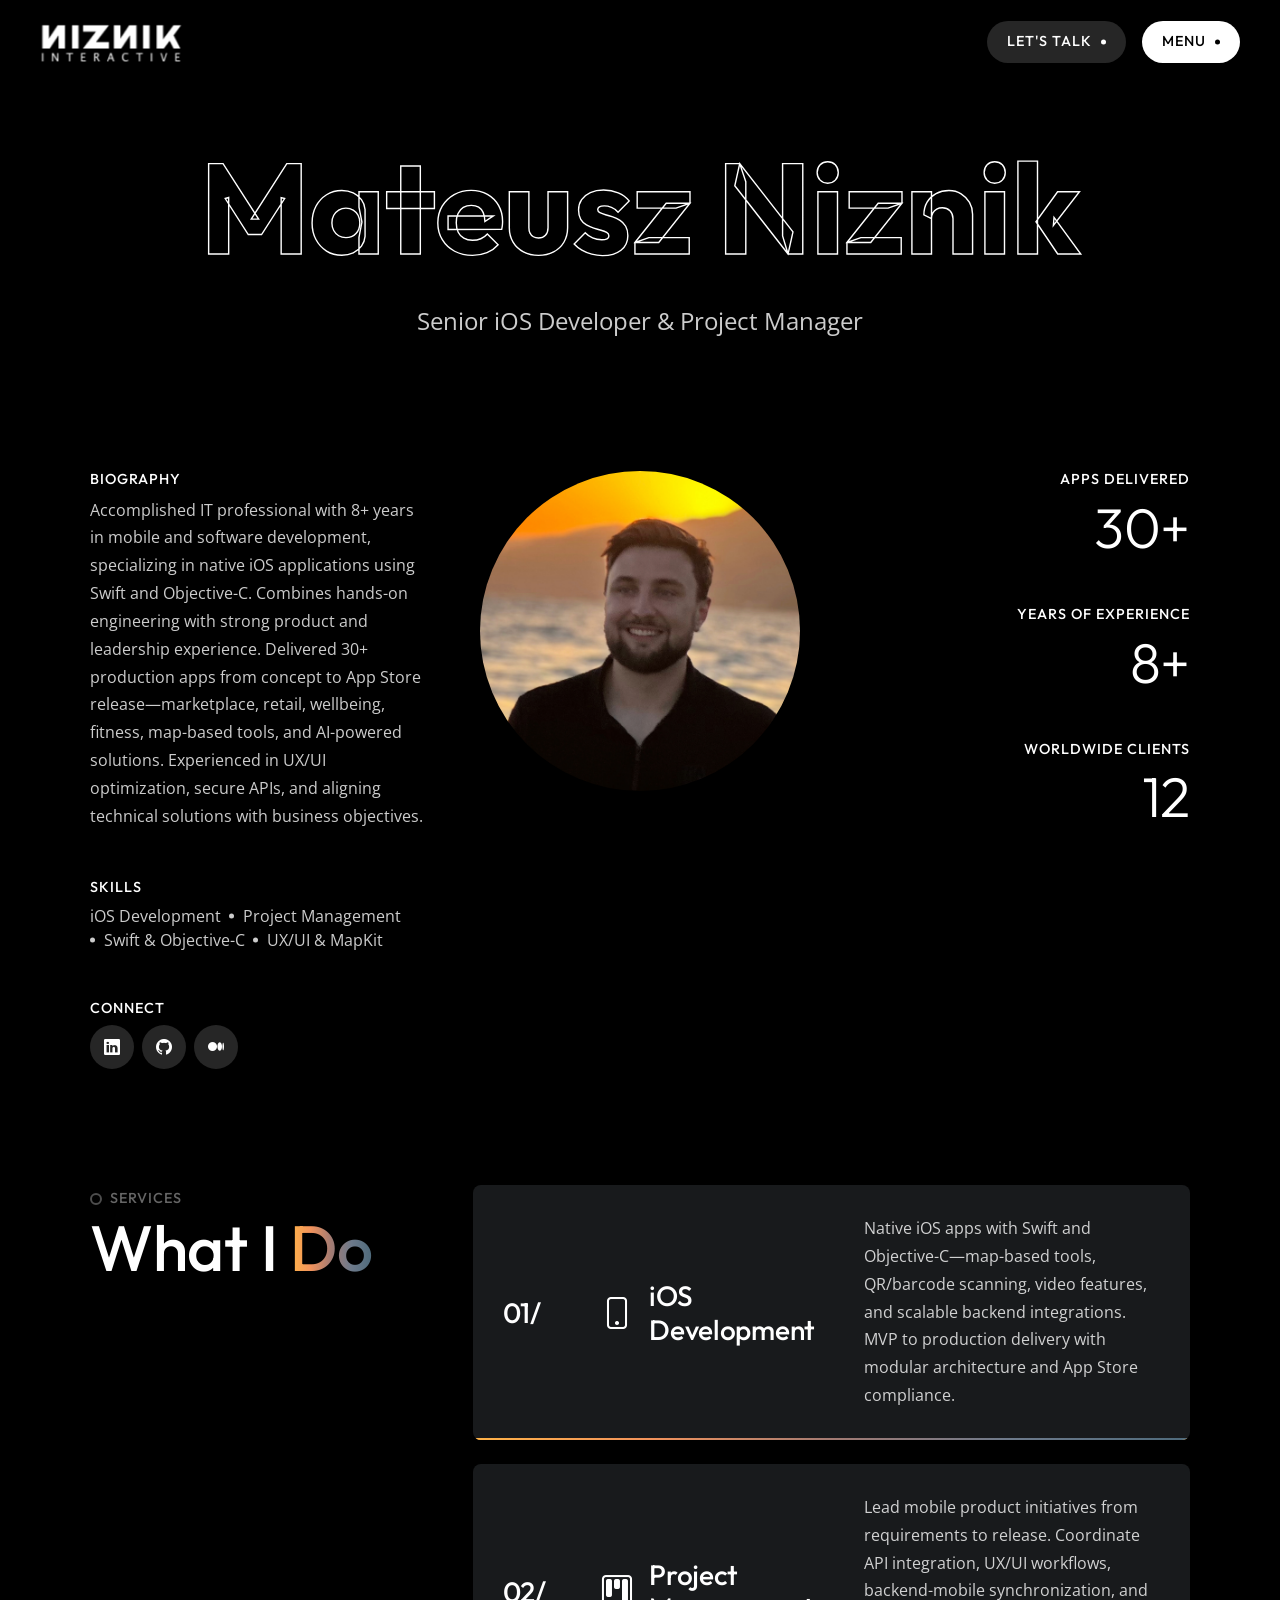
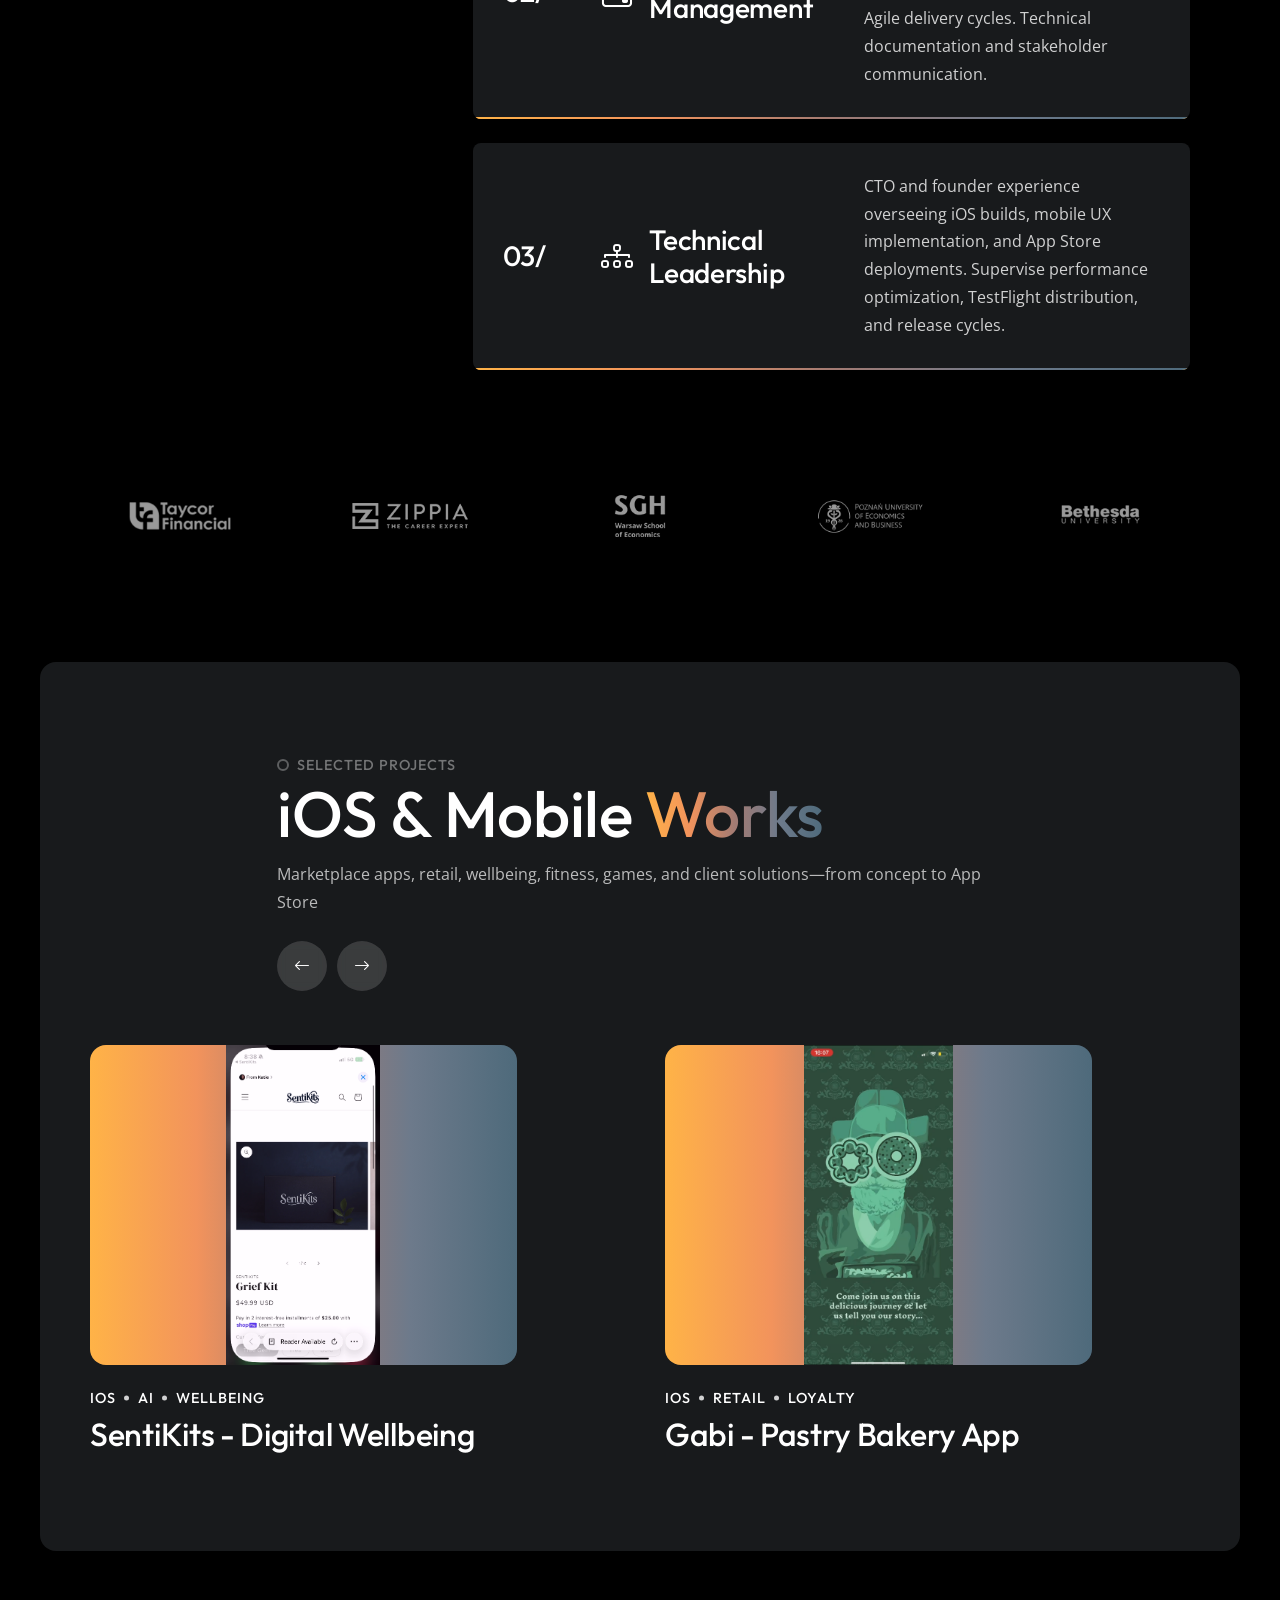
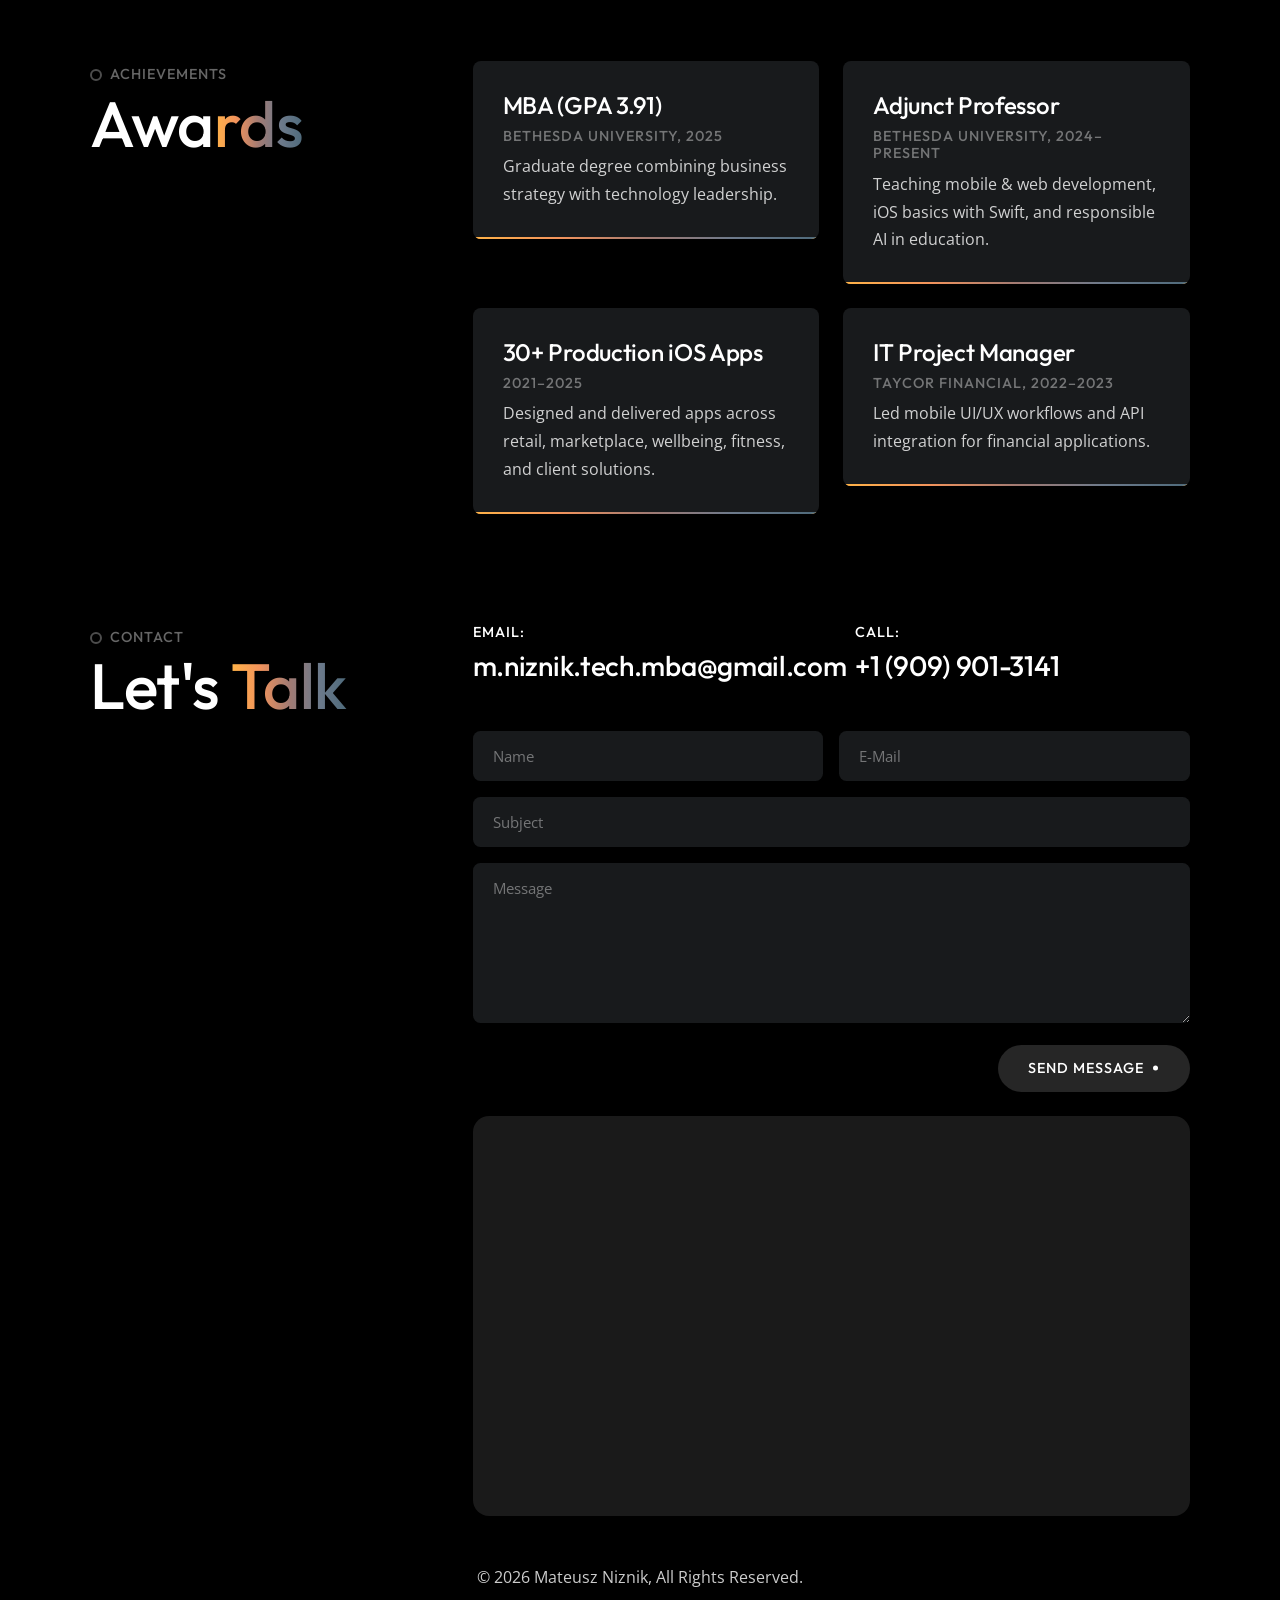
==== commit 2e4177fc: "image error fixed" ====
--- a/index.html
+++ b/index.html
@@ -195,7 +195,7 @@
                             </div>
                             <div class="swiper-slide">
                                 <div class="portfolio-box">
-                                    <div class="portfolio-img"><a href="portfolio/gabi.html"><img src="images/gabi.png" alt="Gabi Mobile App"></a></div>
+                                    <div class="portfolio-img"><a href="portfolio/gabi.html"><img src="images/Gabi.png" alt="Gabi Mobile App"></a></div>
                                     <div class="pt-4">
                                         <ul class="list-inline-dot sm-heading text-white mb-2">
                                             <li><a class="link-hover" href="portfolio/gabi.html"><span data-text="iOS">iOS</span></a></li>
@@ -208,7 +208,7 @@
                             </div>
                             <div class="swiper-slide">
                                 <div class="portfolio-box">
-                                    <div class="portfolio-img"><a href="portfolio/legitness.html"><img src="images/legitness.png" alt="Legitness"></a></div>
+                                    <div class="portfolio-img"><a href="portfolio/legitness.html"><img src="images/Legitness.png" alt="Legitness"></a></div>
                                     <div class="pt-4">
                                         <ul class="list-inline-dot sm-heading text-white mb-2">
                                             <li><a class="link-hover" href="portfolio/legitness.html"><span data-text="iOS">iOS</span></a></li>
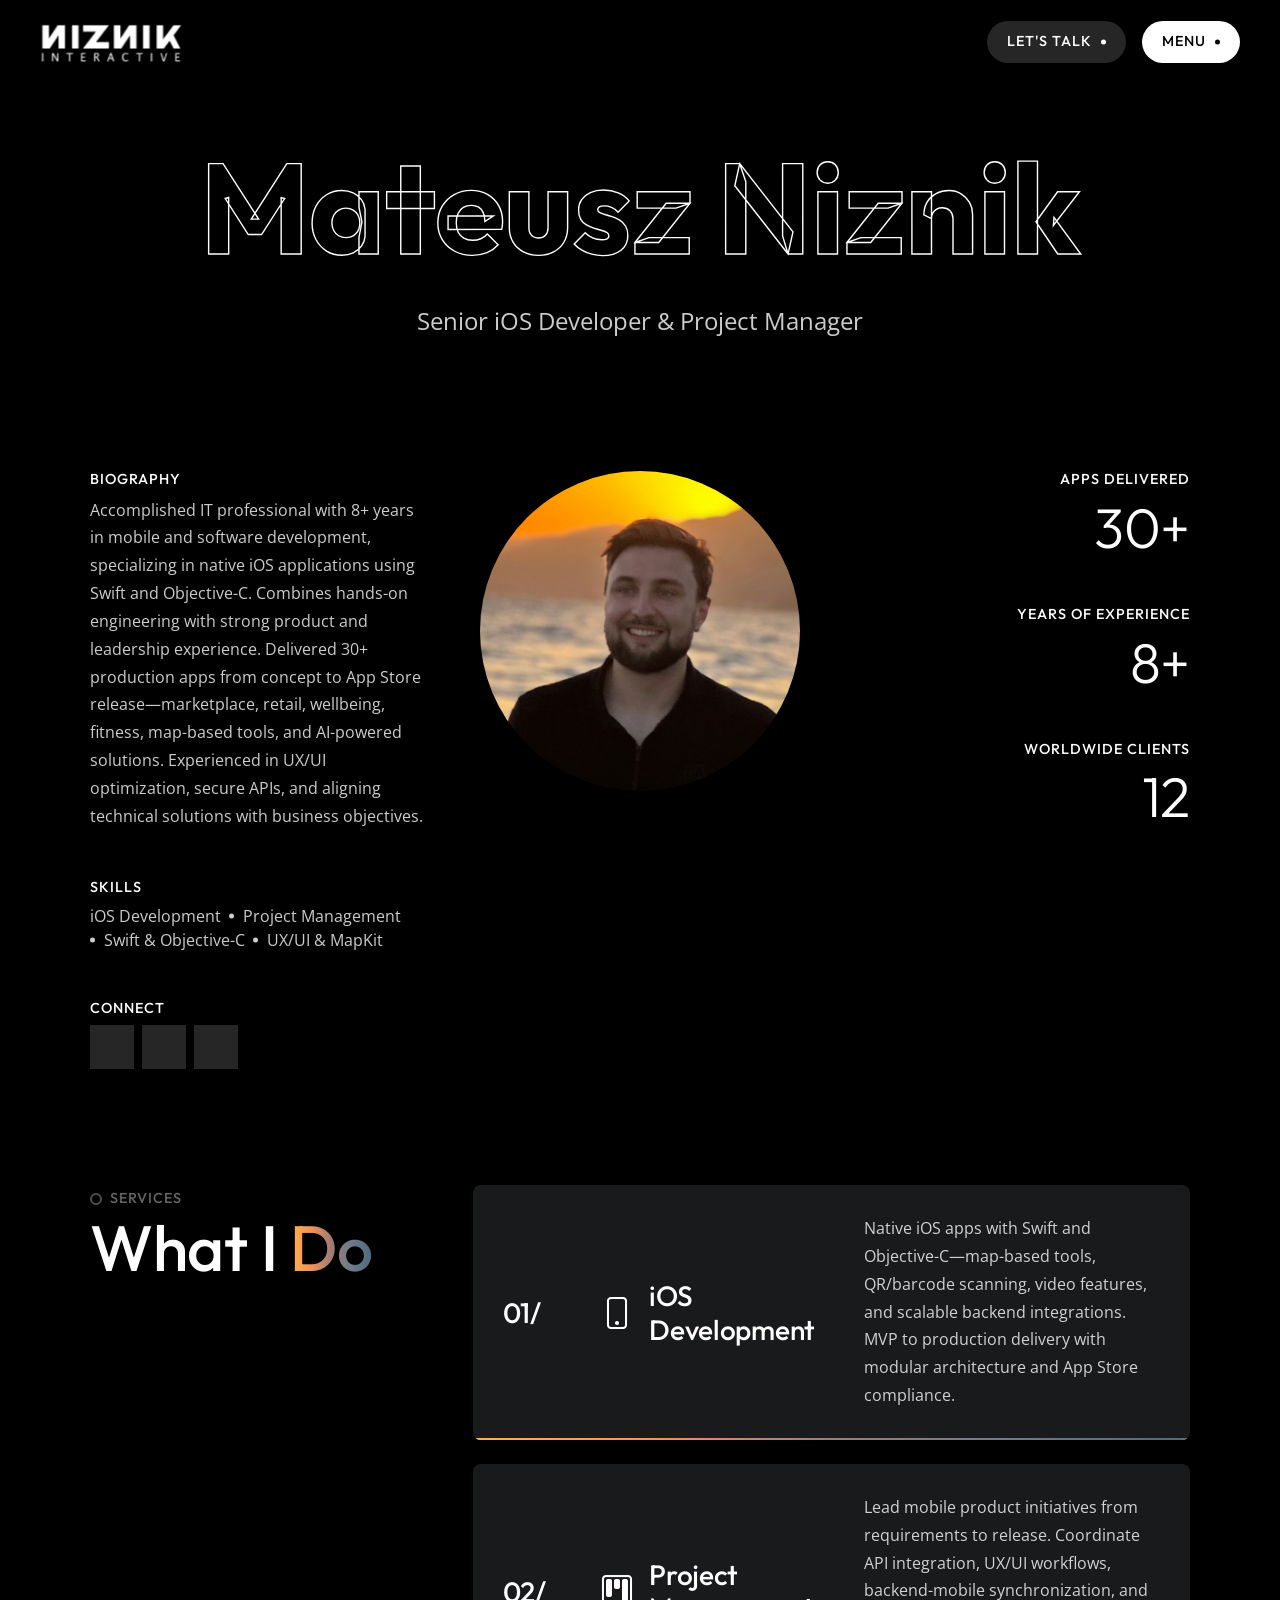
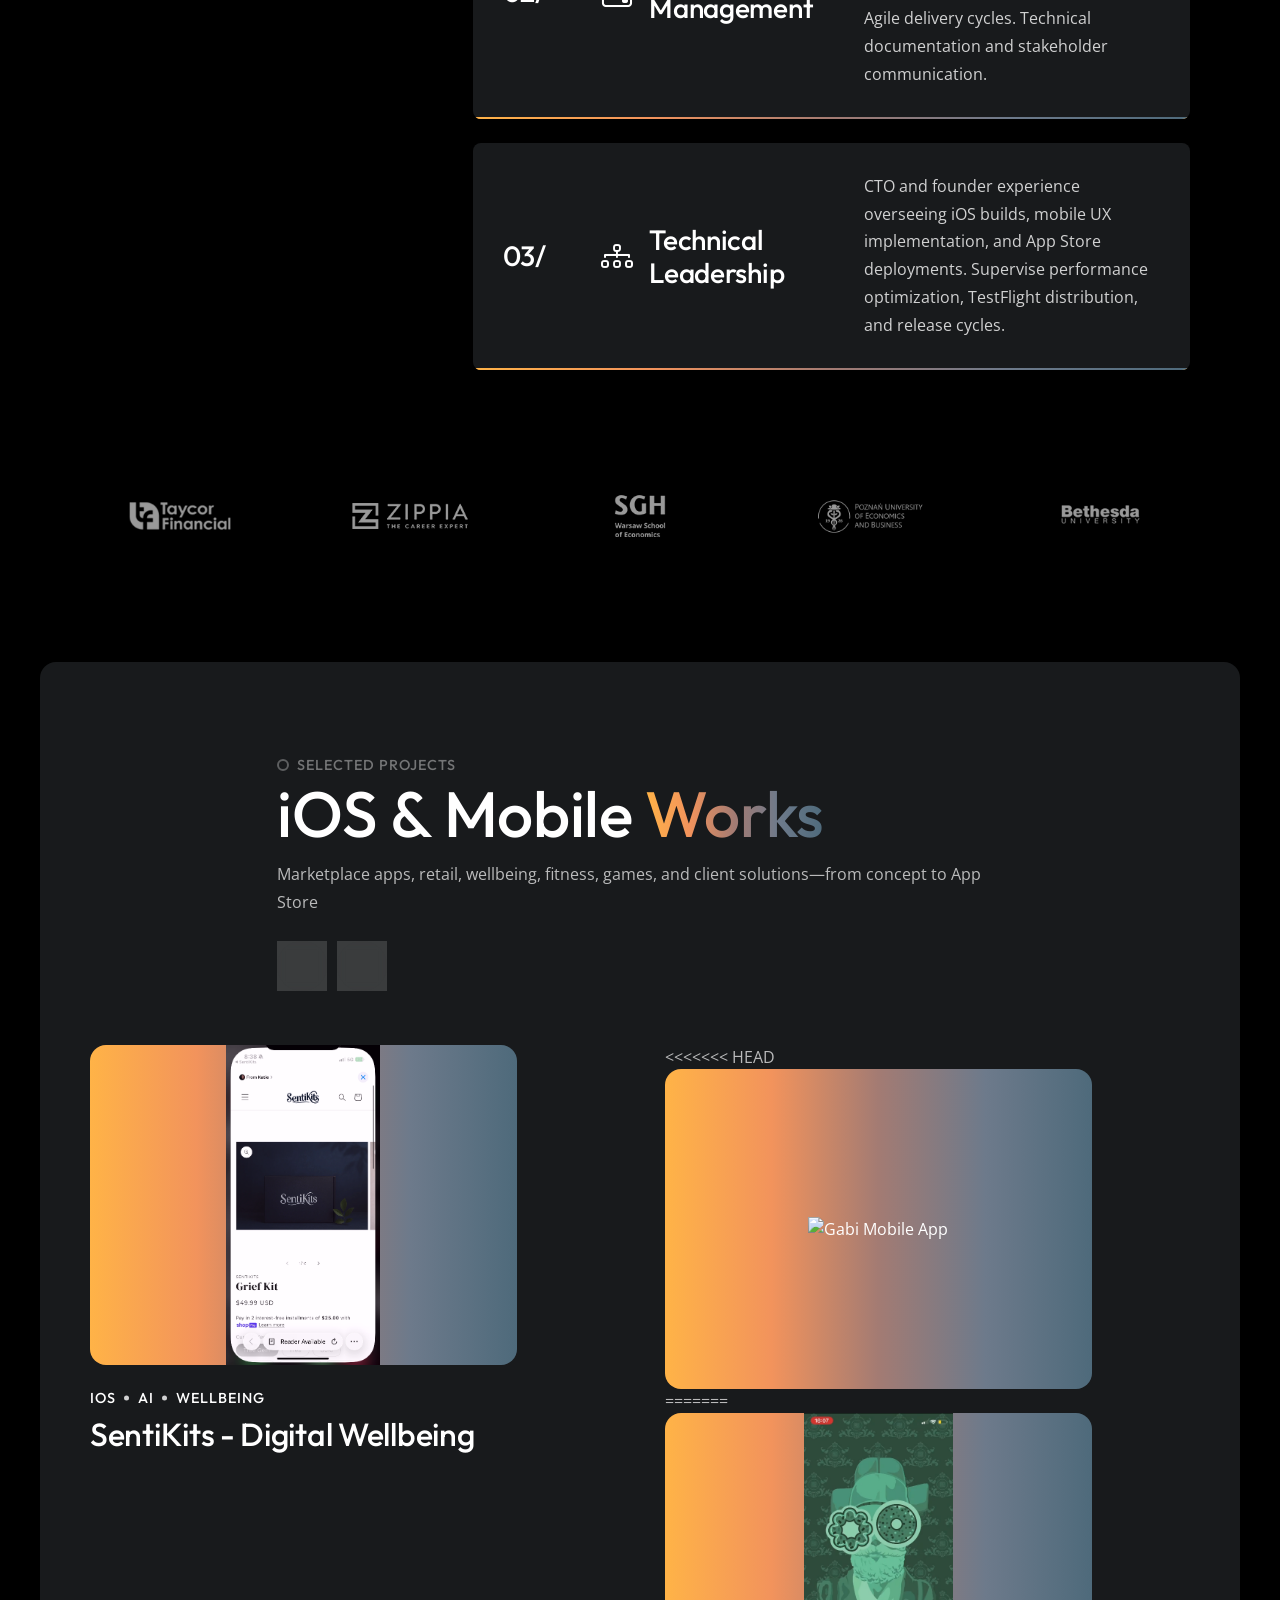
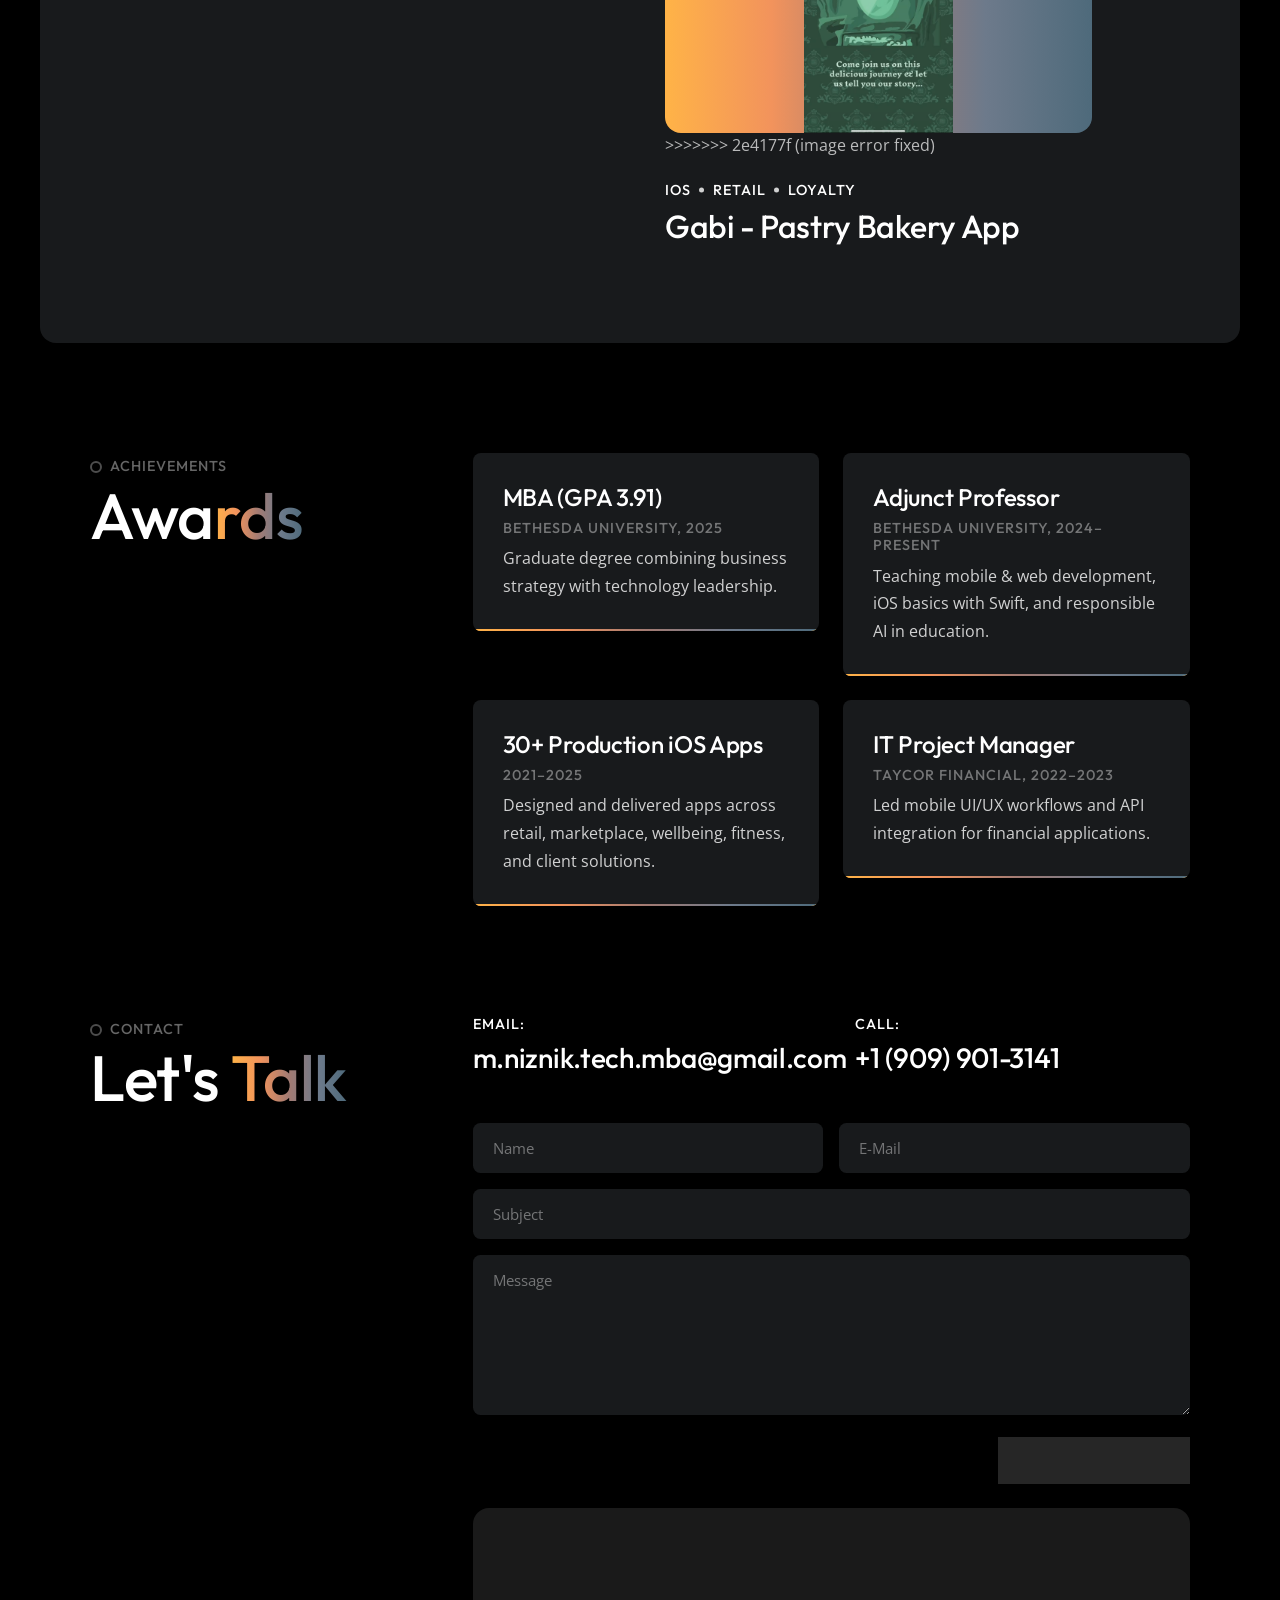
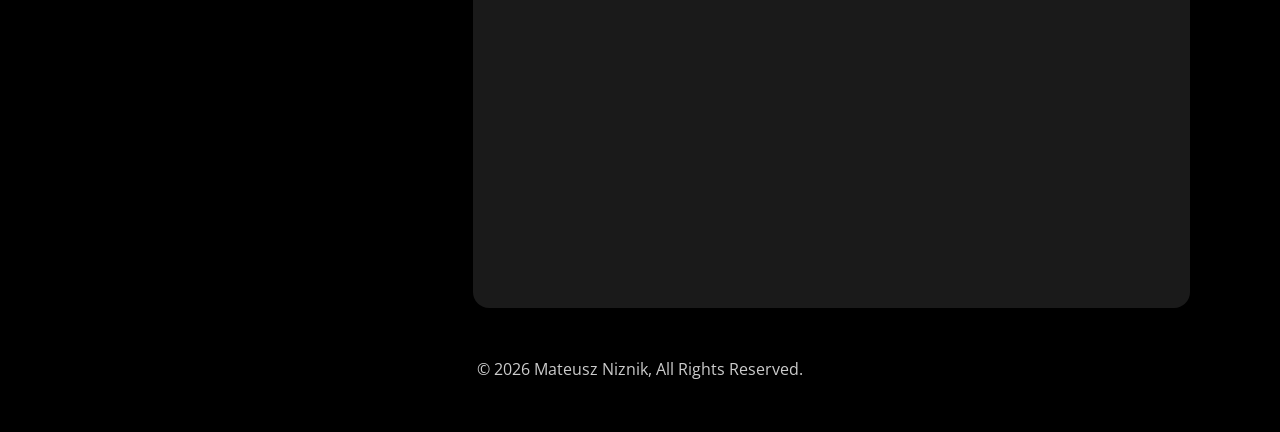
==== commit 0d84dc25: "second commit" ====
--- a/index.html
+++ b/index.html
@@ -195,7 +195,11 @@
                             </div>
                             <div class="swiper-slide">
                                 <div class="portfolio-box">
+<<<<<<< HEAD
+                                    <div class="portfolio-img"><a href="portfolio/gabi.html"><img src="images/gabi.png" alt="Gabi Mobile App"></a></div>
+=======
                                     <div class="portfolio-img"><a href="portfolio/gabi.html"><img src="images/Gabi.png" alt="Gabi Mobile App"></a></div>
+>>>>>>> 2e4177f (image error fixed)
                                     <div class="pt-4">
                                         <ul class="list-inline-dot sm-heading text-white mb-2">
                                             <li><a class="link-hover" href="portfolio/gabi.html"><span data-text="iOS">iOS</span></a></li>
@@ -208,7 +212,11 @@
                             </div>
                             <div class="swiper-slide">
                                 <div class="portfolio-box">
+<<<<<<< HEAD
+                                    <div class="portfolio-img"><a href="portfolio/legitness.html"><img src="images/legitness.png" alt="Legitness"></a></div>
+=======
                                     <div class="portfolio-img"><a href="portfolio/legitness.html"><img src="images/Legitness.png" alt="Legitness"></a></div>
+>>>>>>> 2e4177f (image error fixed)
                                     <div class="pt-4">
                                         <ul class="list-inline-dot sm-heading text-white mb-2">
                                             <li><a class="link-hover" href="portfolio/legitness.html"><span data-text="iOS">iOS</span></a></li>
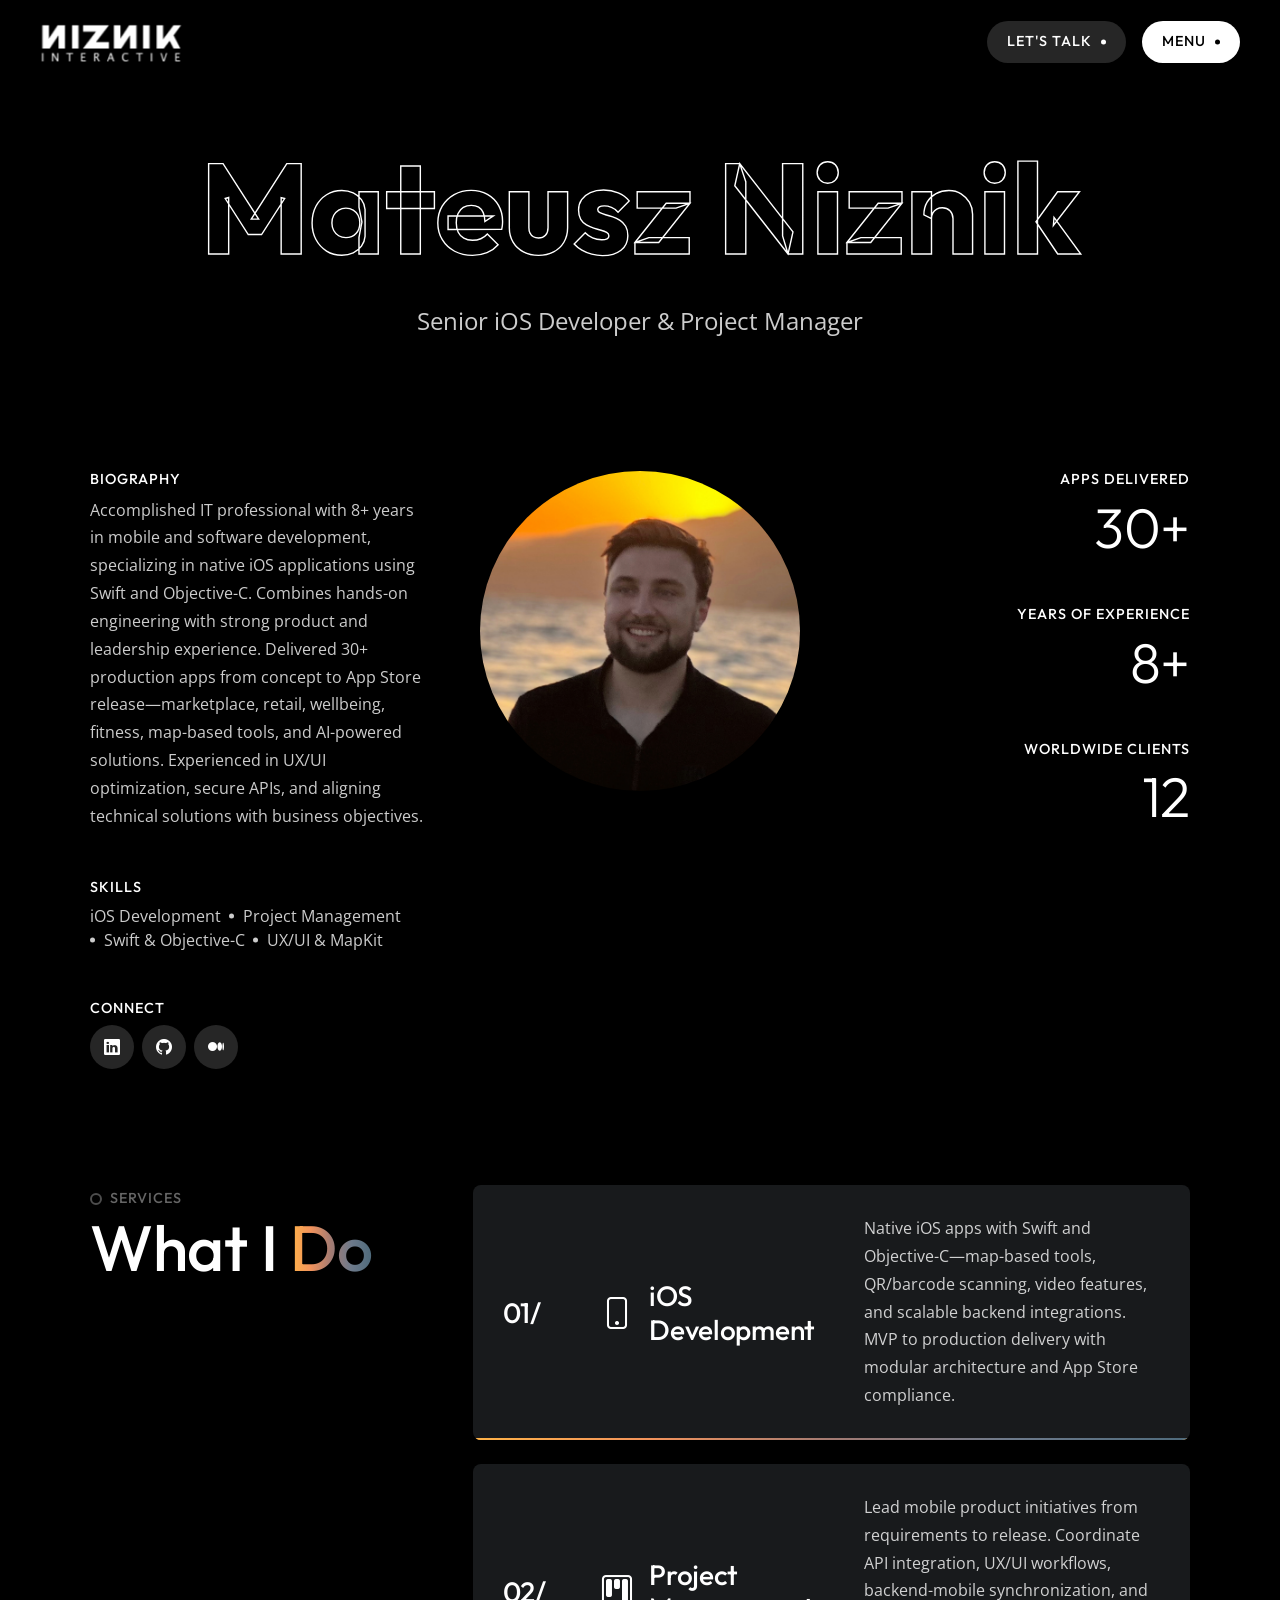
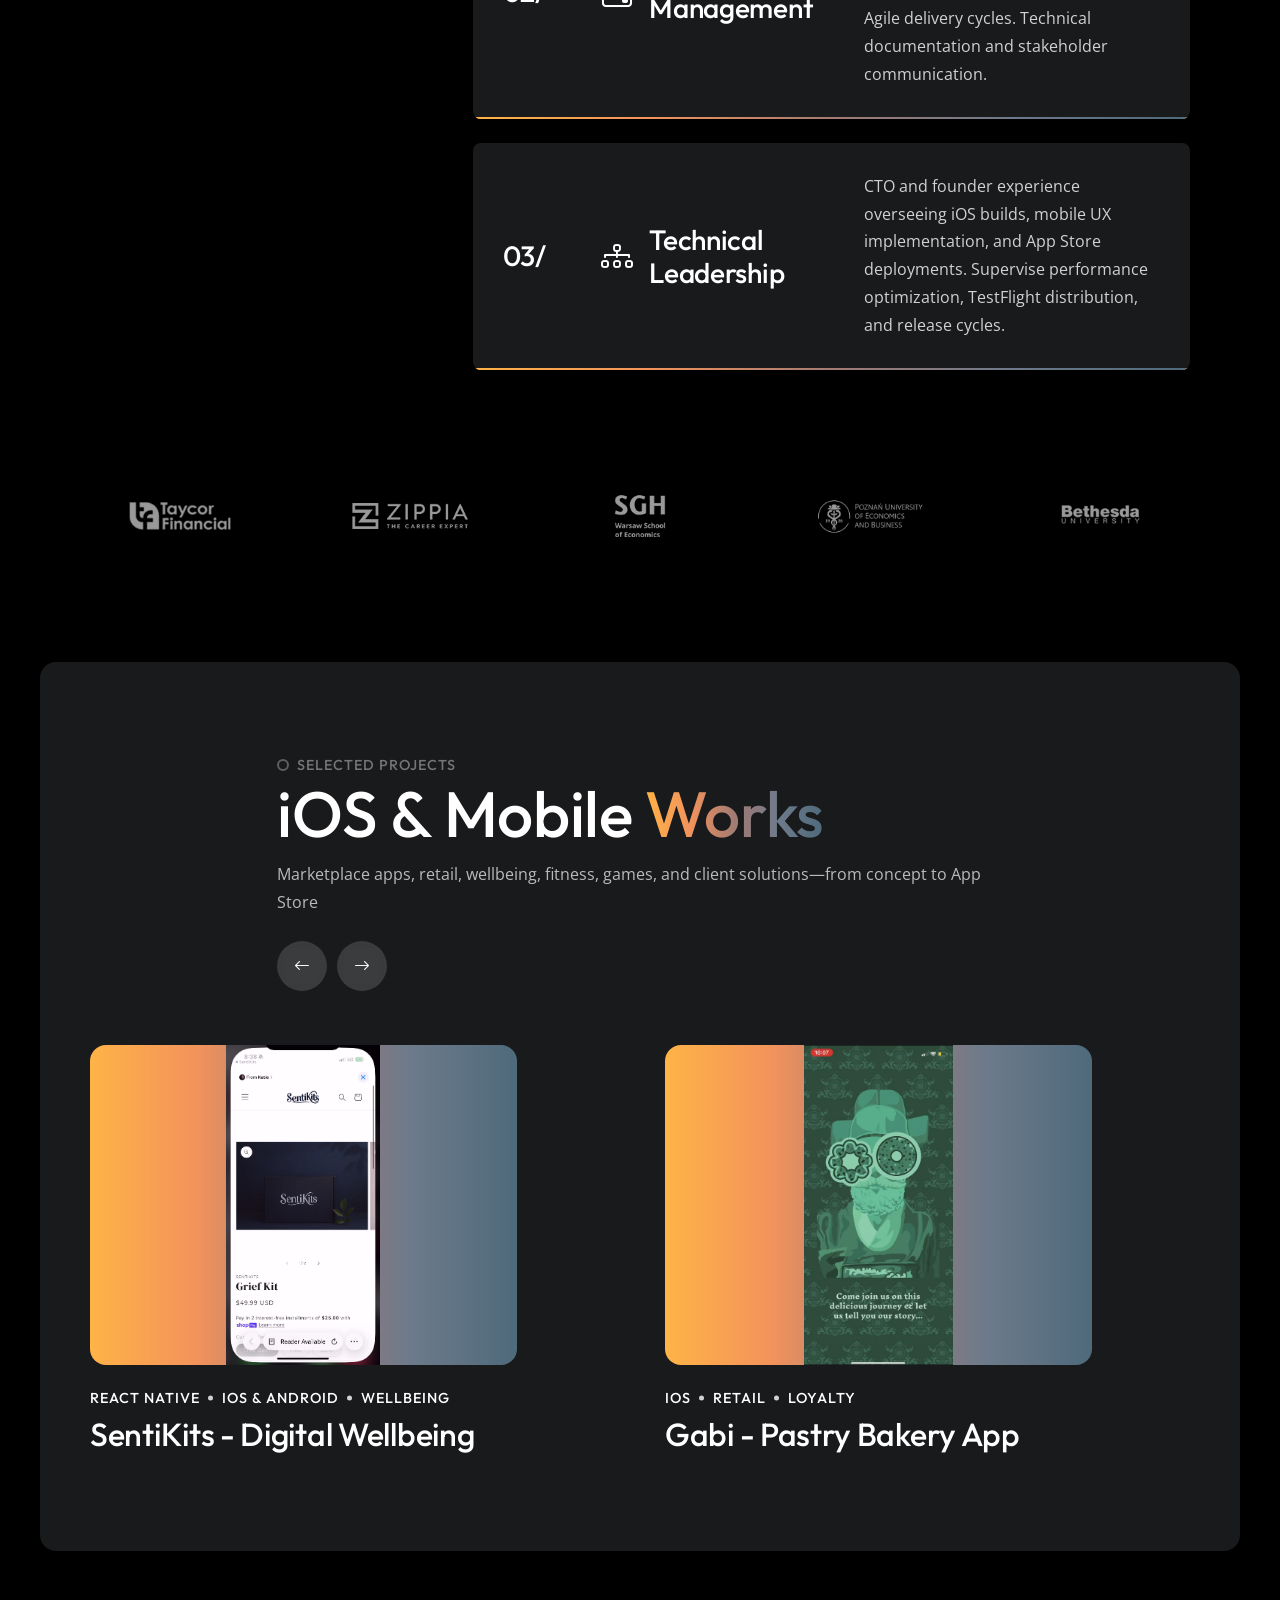
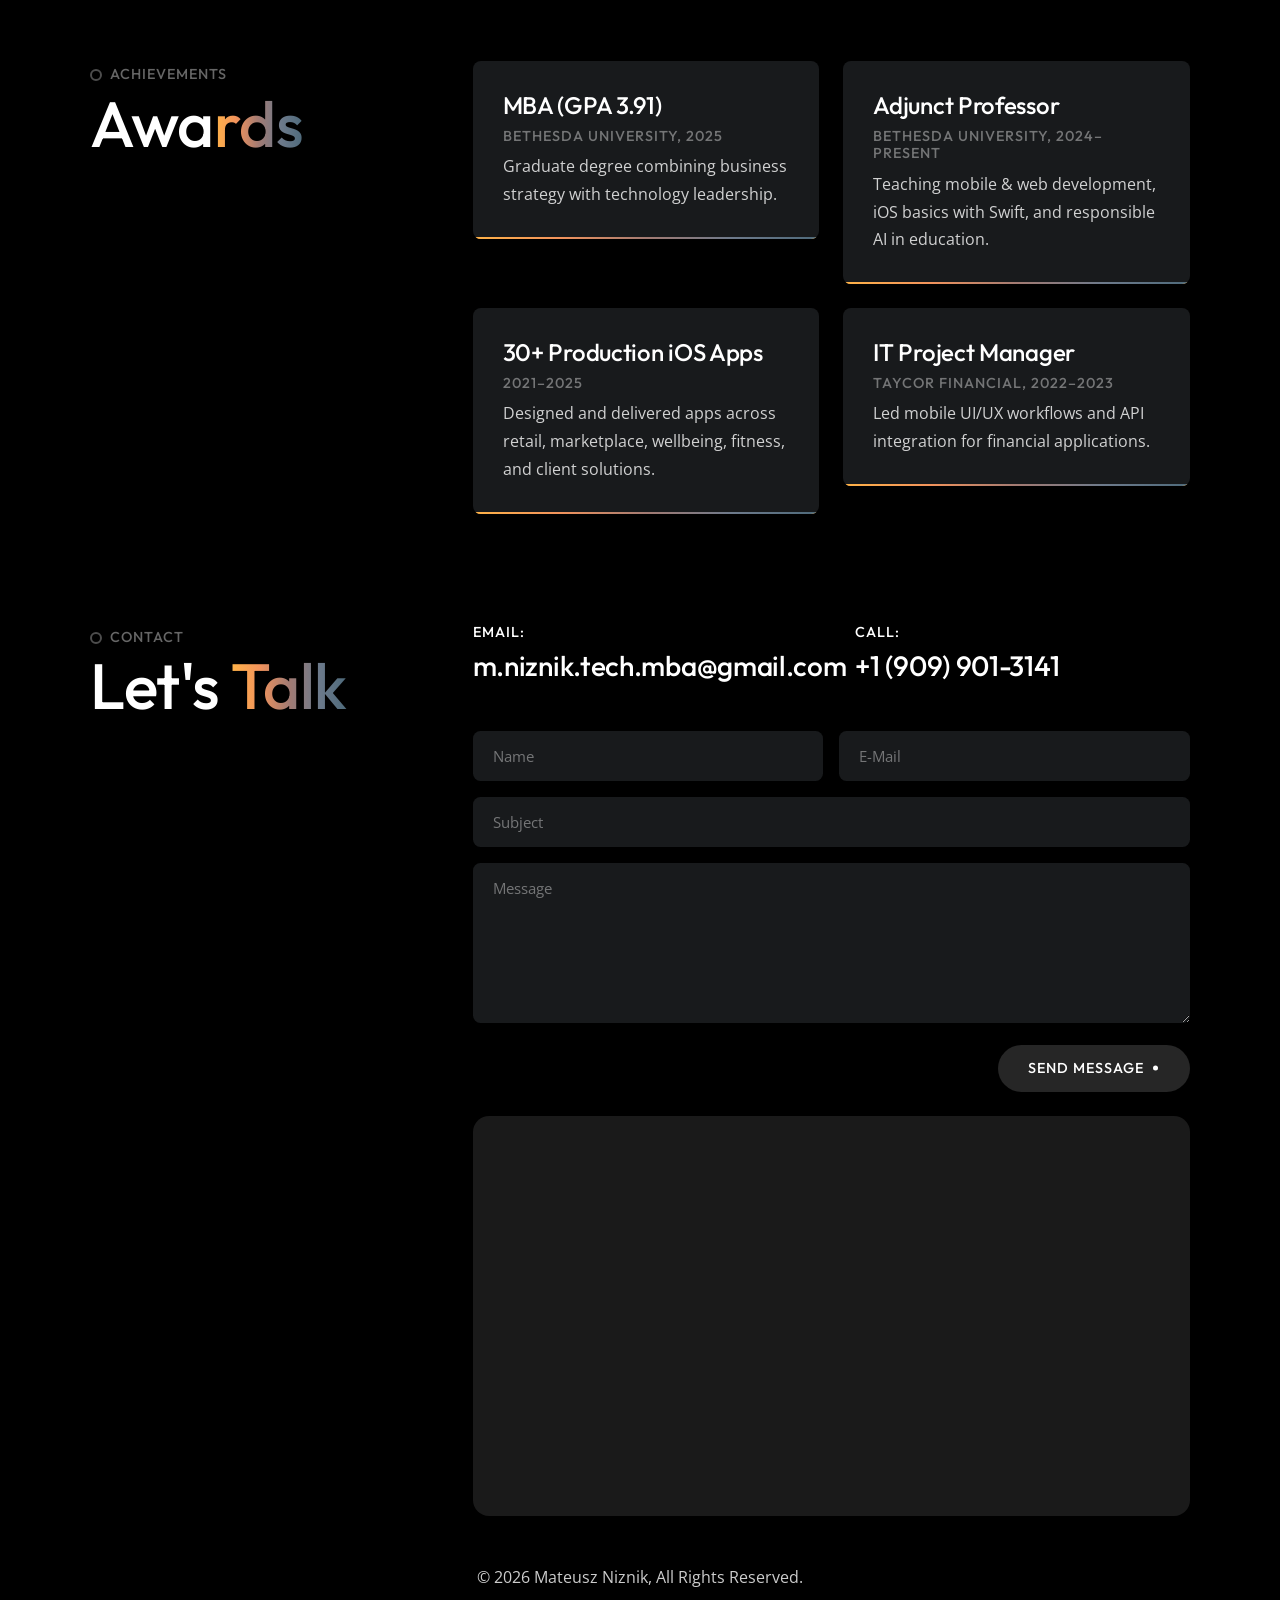
==== commit 6885263b: "added react-native skills" ====
--- a/index.html
+++ b/index.html
@@ -185,8 +185,8 @@
                                     <div class="portfolio-img"><a href="portfolio/sentikits.html"><img src="images/sentikits.png" alt="SentiKits" onerror="this.src='images/sentikits.png'"></a></div>
                                     <div class="pt-4">
                                         <ul class="list-inline-dot sm-heading text-white mb-2">
-                                            <li><a class="link-hover" href="portfolio/sentikits.html"><span data-text="iOS">iOS</span></a></li>
-                                            <li><a class="link-hover" href="portfolio/sentikits.html"><span data-text="AI">AI</span></a></li>
+                                            <li><a class="link-hover" href="portfolio/sentikits.html"><span data-text="React Native">React Native</span></a></li>
+                                            <li><a class="link-hover" href="portfolio/sentikits.html"><span data-text="iOS & Android">iOS & Android</span></a></li>
                                             <li><a class="link-hover" href="portfolio/sentikits.html"><span data-text="Wellbeing">Wellbeing</span></a></li>
                                         </ul>
                                         <h2><a class="portfolio-caption" href="portfolio/sentikits.html"><i class="bi bi-arrow-right"></i>SentiKits - Digital Wellbeing</a></h2>
@@ -195,11 +195,7 @@
                             </div>
                             <div class="swiper-slide">
                                 <div class="portfolio-box">
-<<<<<<< HEAD
-                                    <div class="portfolio-img"><a href="portfolio/gabi.html"><img src="images/gabi.png" alt="Gabi Mobile App"></a></div>
-=======
                                     <div class="portfolio-img"><a href="portfolio/gabi.html"><img src="images/Gabi.png" alt="Gabi Mobile App"></a></div>
->>>>>>> 2e4177f (image error fixed)
                                     <div class="pt-4">
                                         <ul class="list-inline-dot sm-heading text-white mb-2">
                                             <li><a class="link-hover" href="portfolio/gabi.html"><span data-text="iOS">iOS</span></a></li>
@@ -212,16 +208,12 @@
                             </div>
                             <div class="swiper-slide">
                                 <div class="portfolio-box">
-<<<<<<< HEAD
-                                    <div class="portfolio-img"><a href="portfolio/legitness.html"><img src="images/legitness.png" alt="Legitness"></a></div>
-=======
                                     <div class="portfolio-img"><a href="portfolio/legitness.html"><img src="images/Legitness.png" alt="Legitness"></a></div>
->>>>>>> 2e4177f (image error fixed)
-                                    <div class="pt-4">
-                                        <ul class="list-inline-dot sm-heading text-white mb-2">
-                                            <li><a class="link-hover" href="portfolio/legitness.html"><span data-text="iOS">iOS</span></a></li>
+                                    <div class="pt-4">
+                                        <ul class="list-inline-dot sm-heading text-white mb-2">
+                                            <li><a class="link-hover" href="portfolio/legitness.html"><span data-text="React Native">React Native</span></a></li>
+                                            <li><a class="link-hover" href="portfolio/legitness.html"><span data-text="iOS & Android">iOS & Android</span></a></li>
                                             <li><a class="link-hover" href="portfolio/legitness.html"><span data-text="Marketplace">Marketplace</span></a></li>
-                                            <li><a class="link-hover" href="portfolio/legitness.html"><span data-text="Authentication">Authentication</span></a></li>
                                         </ul>
                                         <h2><a class="portfolio-caption" href="portfolio/legitness.html"><i class="bi bi-arrow-right"></i>Legitness - Resale Authentication</a></h2>
                                     </div>
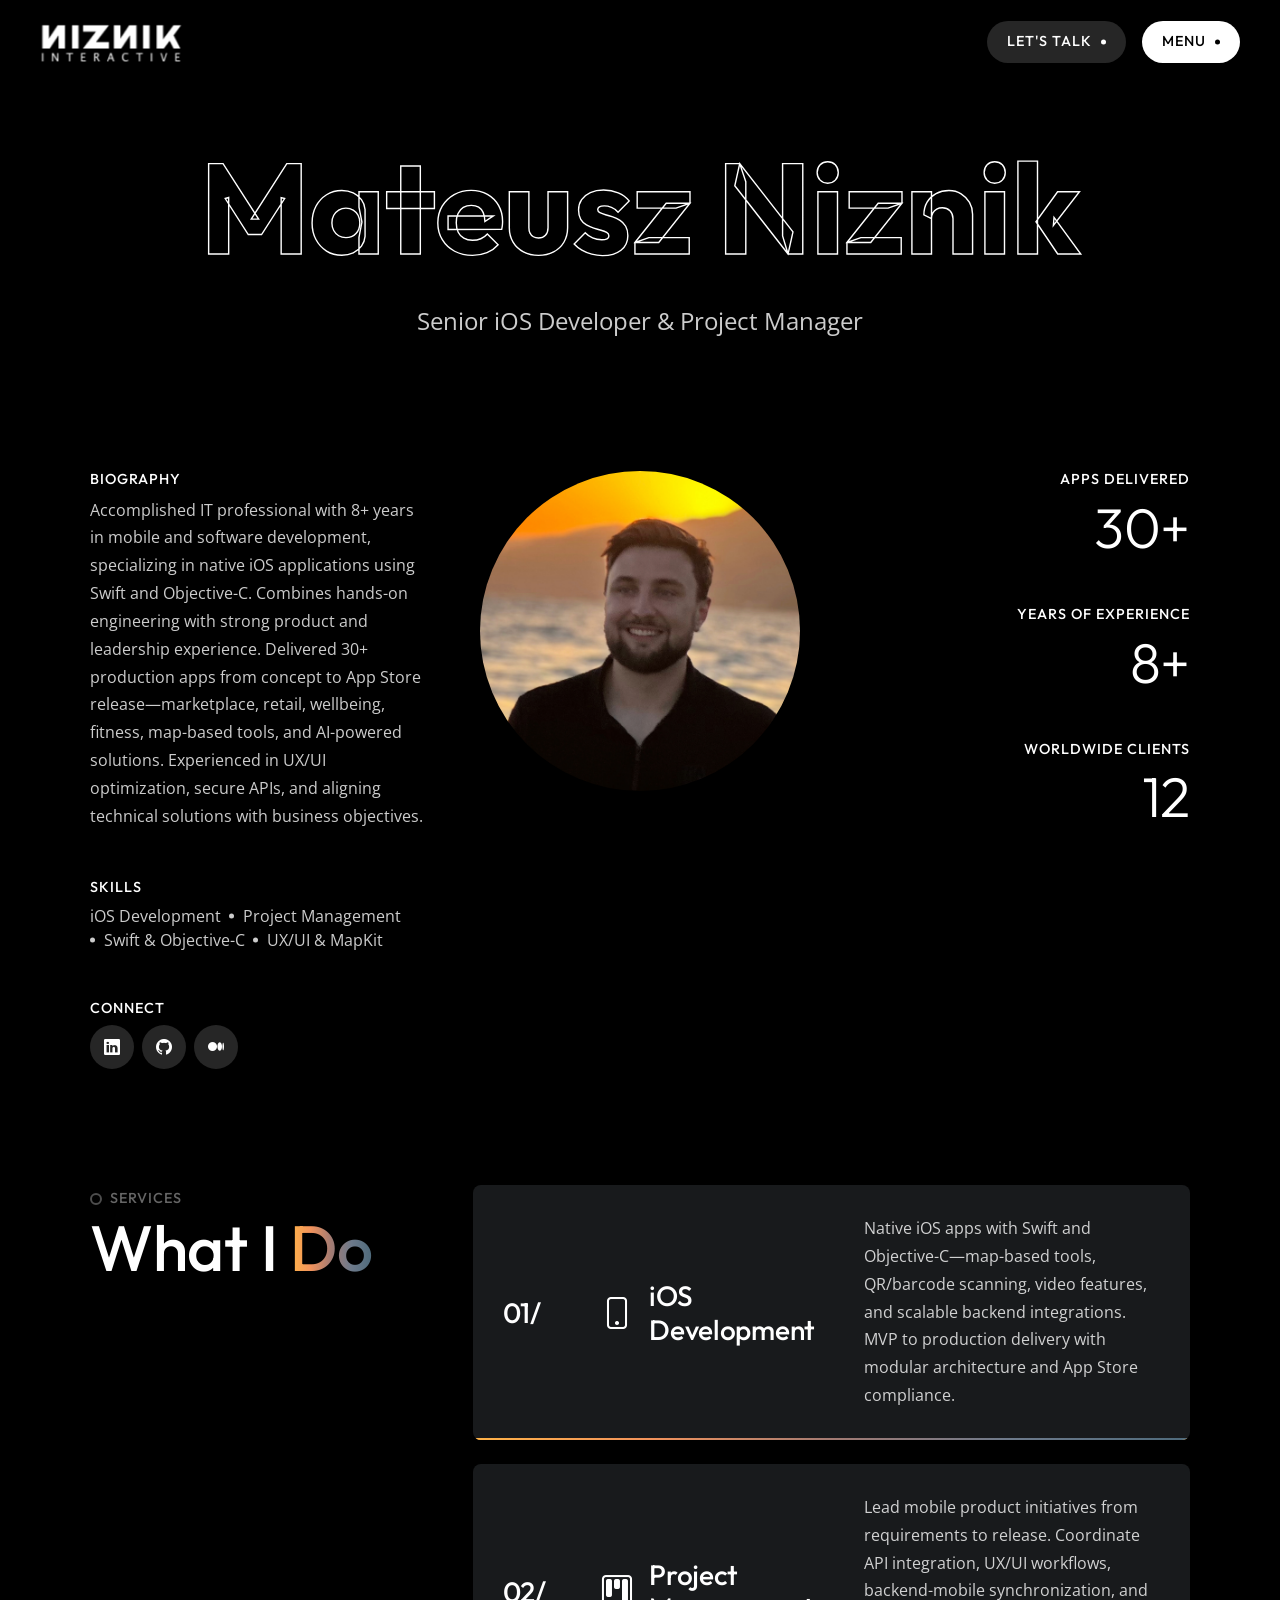
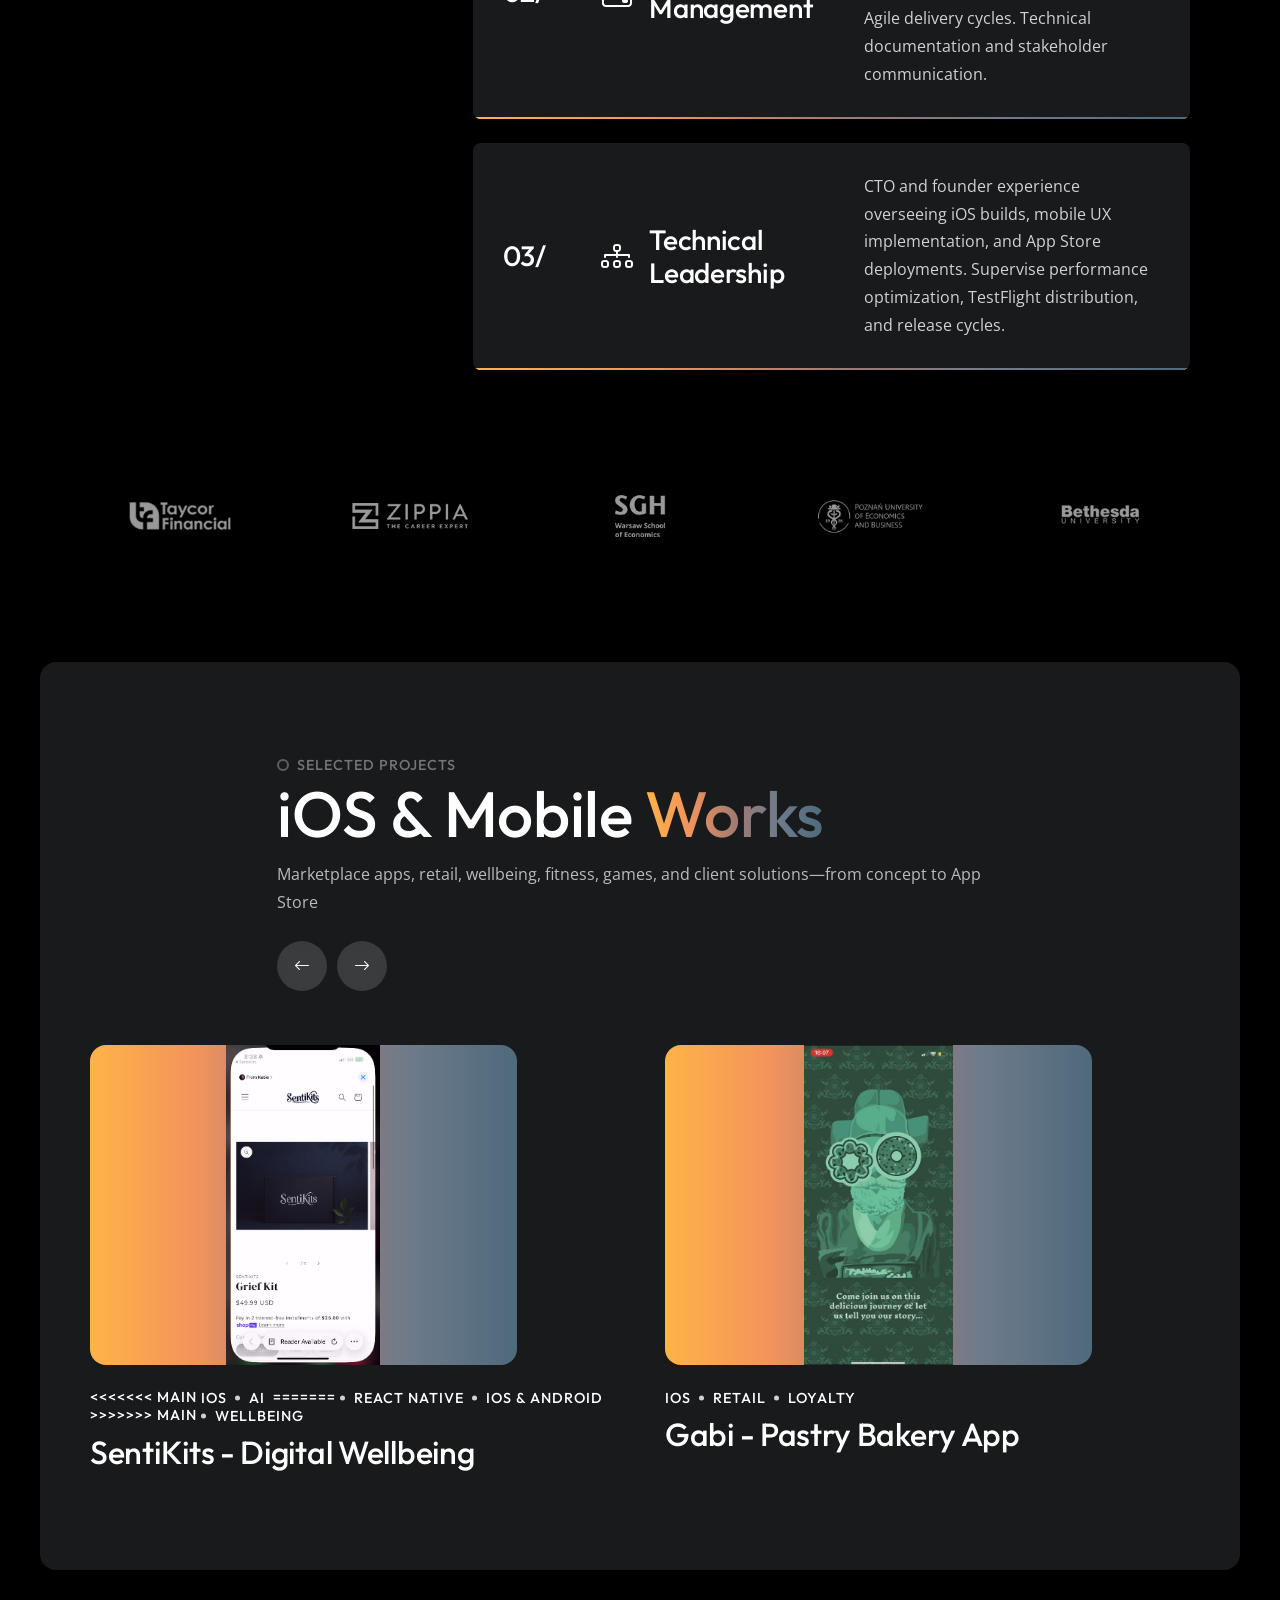
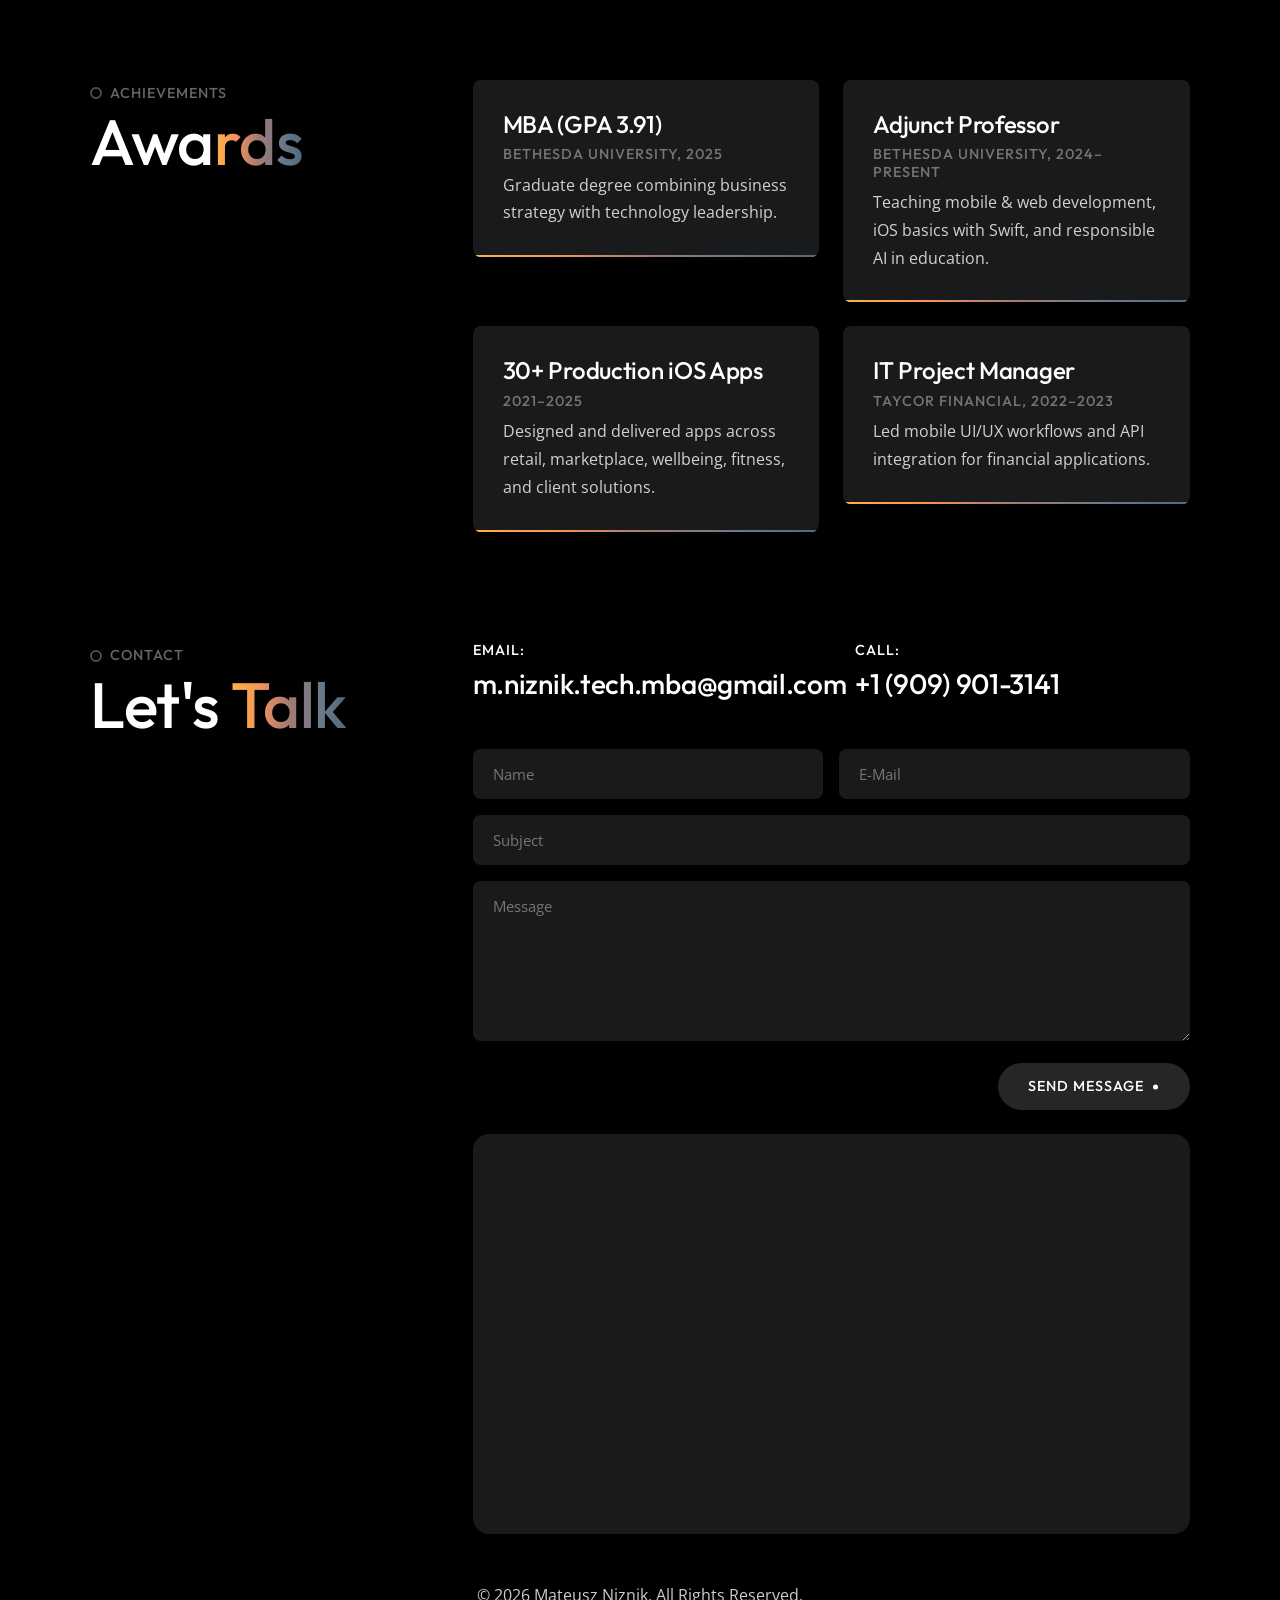
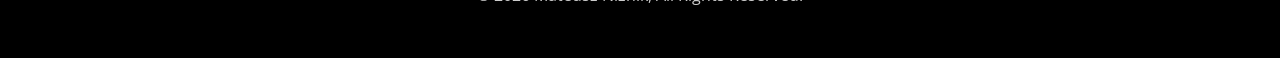
==== commit c51cdd17: "Merge branch 'main' into main" ====
--- a/index.html
+++ b/index.html
@@ -185,8 +185,13 @@
                                     <div class="portfolio-img"><a href="portfolio/sentikits.html"><img src="images/sentikits.png" alt="SentiKits" onerror="this.src='images/sentikits.png'"></a></div>
                                     <div class="pt-4">
                                         <ul class="list-inline-dot sm-heading text-white mb-2">
+<<<<<<< main
+                                            <li><a class="link-hover" href="portfolio/sentikits.html"><span data-text="iOS">iOS</span></a></li>
+                                            <li><a class="link-hover" href="portfolio/sentikits.html"><span data-text="AI">AI</span></a></li>
+=======
                                             <li><a class="link-hover" href="portfolio/sentikits.html"><span data-text="React Native">React Native</span></a></li>
                                             <li><a class="link-hover" href="portfolio/sentikits.html"><span data-text="iOS & Android">iOS & Android</span></a></li>
+>>>>>>> main
                                             <li><a class="link-hover" href="portfolio/sentikits.html"><span data-text="Wellbeing">Wellbeing</span></a></li>
                                         </ul>
                                         <h2><a class="portfolio-caption" href="portfolio/sentikits.html"><i class="bi bi-arrow-right"></i>SentiKits - Digital Wellbeing</a></h2>
@@ -211,9 +216,15 @@
                                     <div class="portfolio-img"><a href="portfolio/legitness.html"><img src="images/Legitness.png" alt="Legitness"></a></div>
                                     <div class="pt-4">
                                         <ul class="list-inline-dot sm-heading text-white mb-2">
+<<<<<<< main
+                                            <li><a class="link-hover" href="portfolio/legitness.html"><span data-text="iOS">iOS</span></a></li>
+                                            <li><a class="link-hover" href="portfolio/legitness.html"><span data-text="Marketplace">Marketplace</span></a></li>
+                                            <li><a class="link-hover" href="portfolio/legitness.html"><span data-text="Authentication">Authentication</span></a></li>
+=======
                                             <li><a class="link-hover" href="portfolio/legitness.html"><span data-text="React Native">React Native</span></a></li>
                                             <li><a class="link-hover" href="portfolio/legitness.html"><span data-text="iOS & Android">iOS & Android</span></a></li>
                                             <li><a class="link-hover" href="portfolio/legitness.html"><span data-text="Marketplace">Marketplace</span></a></li>
+>>>>>>> main
                                         </ul>
                                         <h2><a class="portfolio-caption" href="portfolio/legitness.html"><i class="bi bi-arrow-right"></i>Legitness - Resale Authentication</a></h2>
                                     </div>
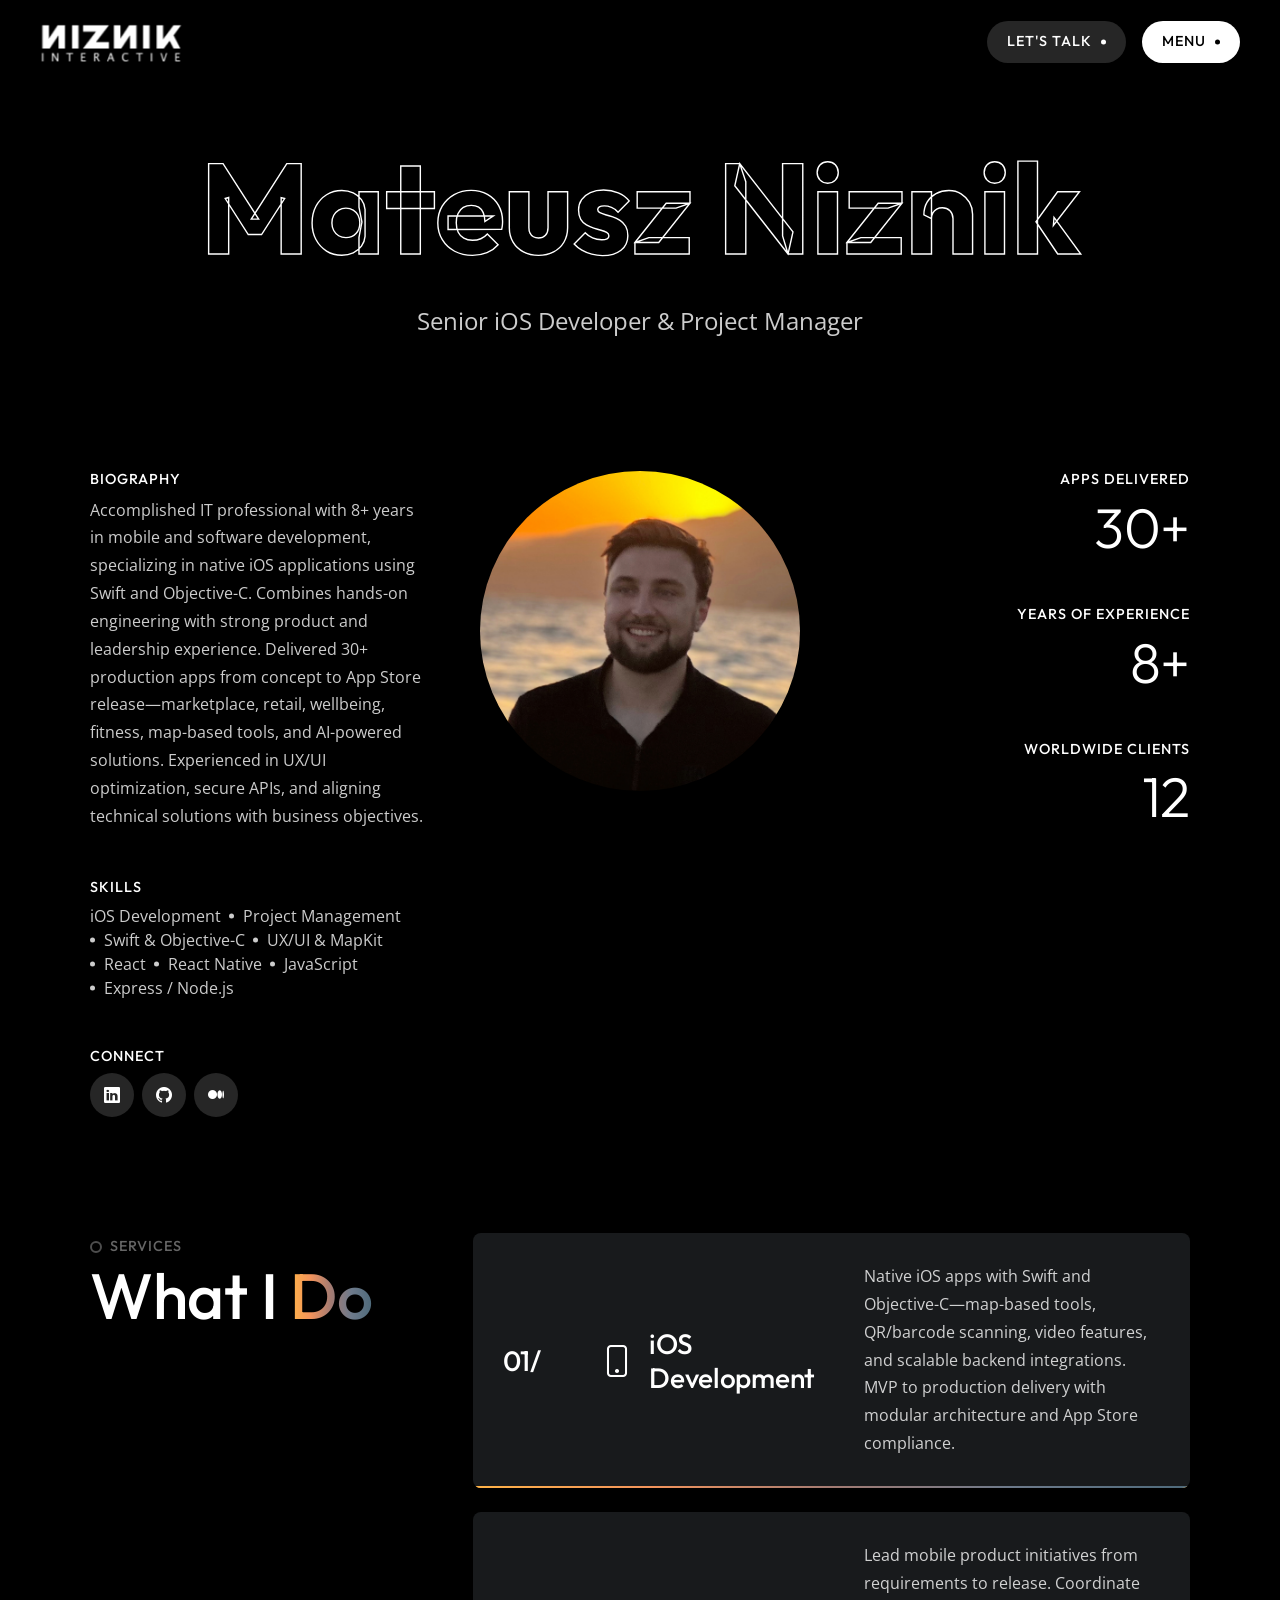
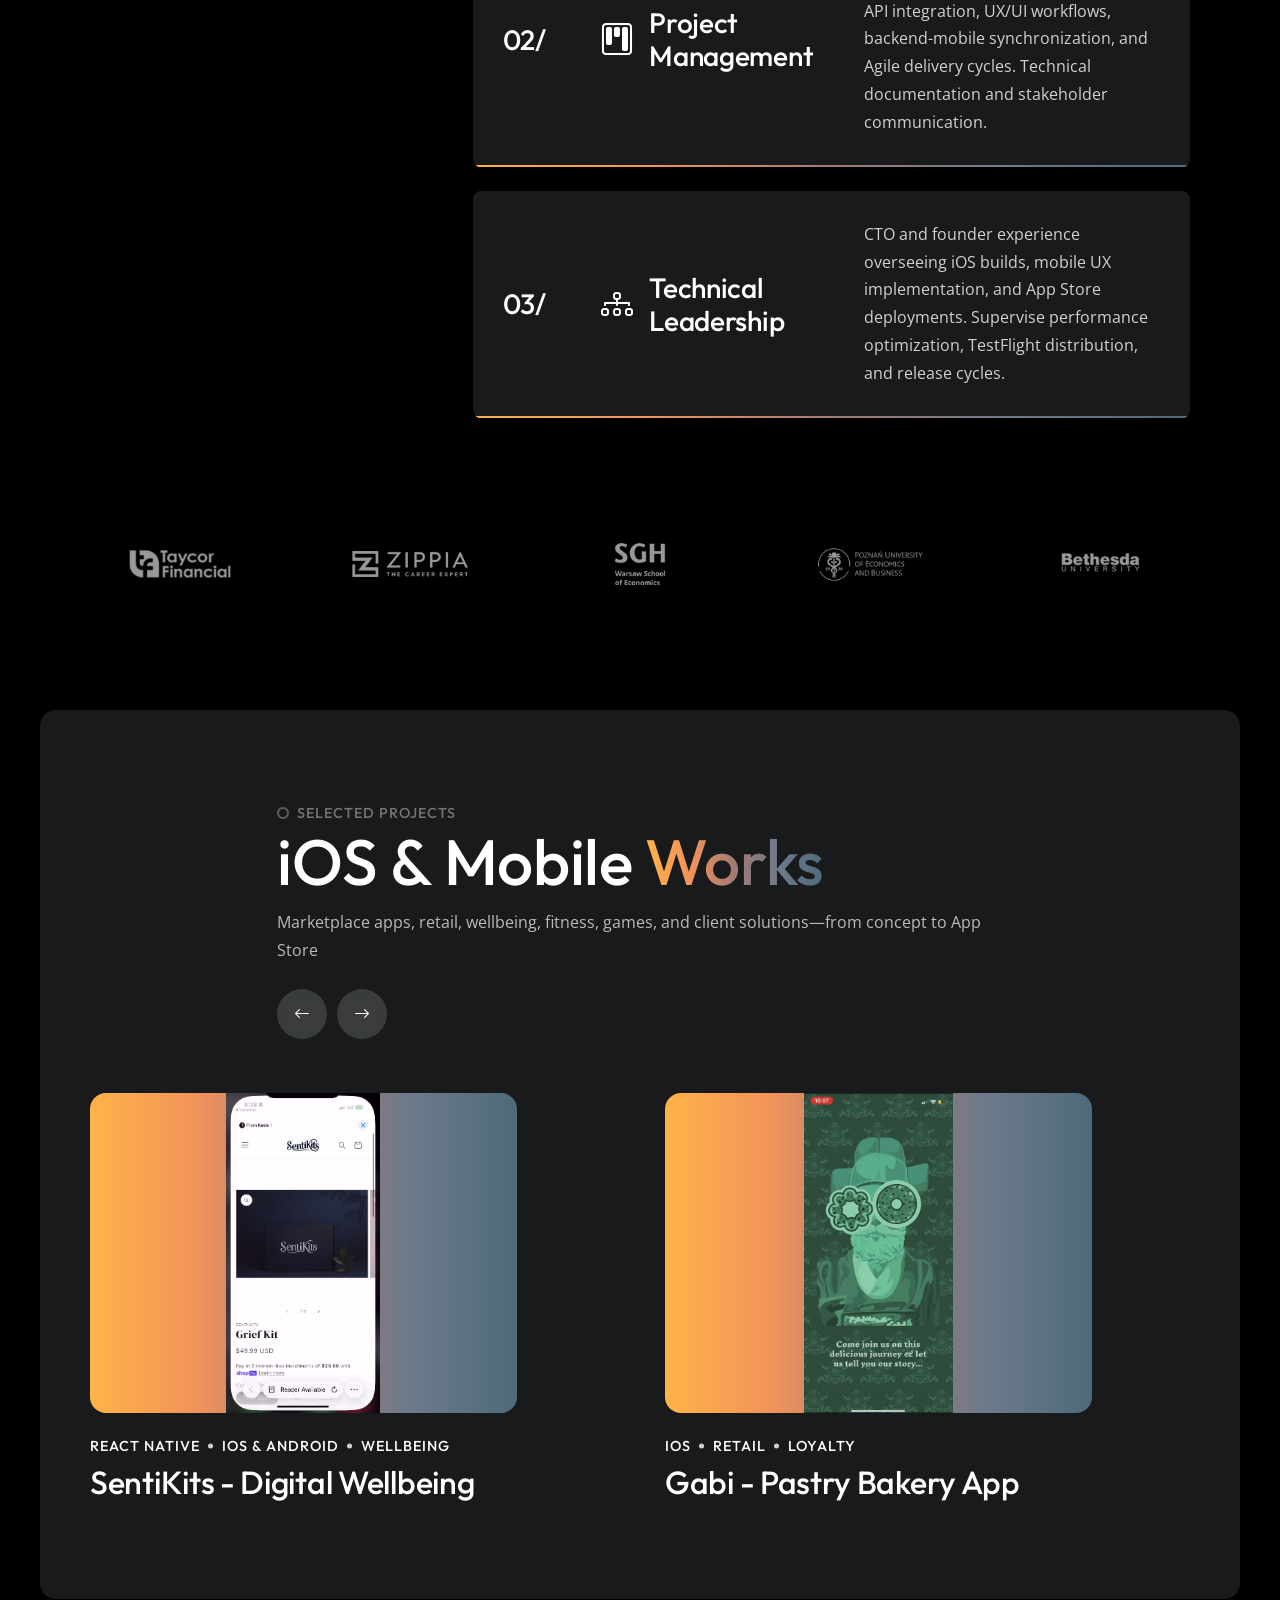
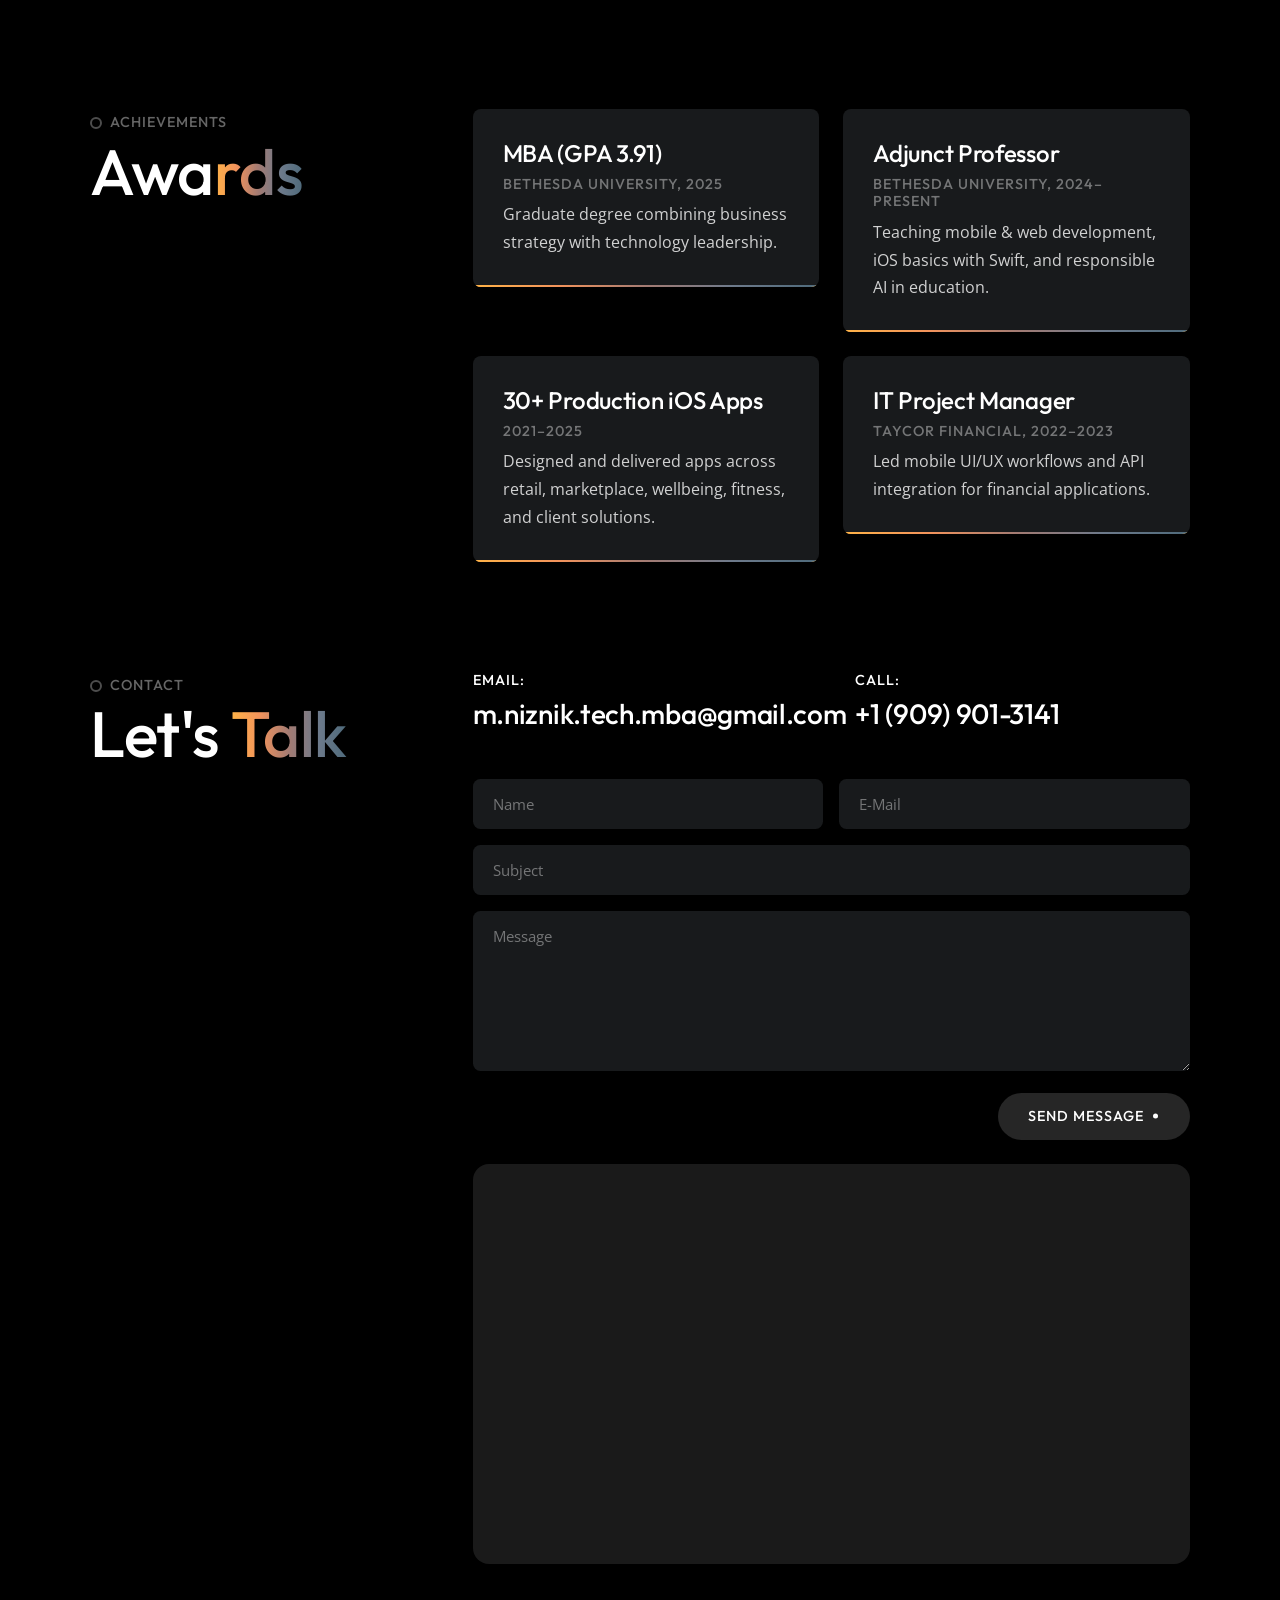
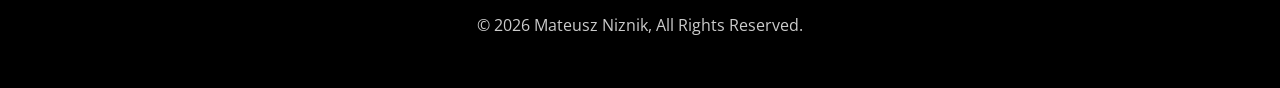
==== commit da65a107: "profile skills added" ====
--- a/index.html
+++ b/index.html
@@ -79,6 +79,10 @@
                                 <li>Project Management</li>
                                 <li>Swift & Objective-C</li>
                                 <li>UX/UI & MapKit</li>
+                                <li>React</li>
+                                <li>React Native</li>
+                                <li>JavaScript</li>
+                                <li>Express / Node.js</li>
                             </ul>
                         </div>
                         <div class="col-6 col-md-4 col-lg-12">
@@ -185,13 +189,8 @@
                                     <div class="portfolio-img"><a href="portfolio/sentikits.html"><img src="images/sentikits.png" alt="SentiKits" onerror="this.src='images/sentikits.png'"></a></div>
                                     <div class="pt-4">
                                         <ul class="list-inline-dot sm-heading text-white mb-2">
-<<<<<<< main
-                                            <li><a class="link-hover" href="portfolio/sentikits.html"><span data-text="iOS">iOS</span></a></li>
-                                            <li><a class="link-hover" href="portfolio/sentikits.html"><span data-text="AI">AI</span></a></li>
-=======
                                             <li><a class="link-hover" href="portfolio/sentikits.html"><span data-text="React Native">React Native</span></a></li>
                                             <li><a class="link-hover" href="portfolio/sentikits.html"><span data-text="iOS & Android">iOS & Android</span></a></li>
->>>>>>> main
                                             <li><a class="link-hover" href="portfolio/sentikits.html"><span data-text="Wellbeing">Wellbeing</span></a></li>
                                         </ul>
                                         <h2><a class="portfolio-caption" href="portfolio/sentikits.html"><i class="bi bi-arrow-right"></i>SentiKits - Digital Wellbeing</a></h2>
@@ -216,15 +215,9 @@
                                     <div class="portfolio-img"><a href="portfolio/legitness.html"><img src="images/Legitness.png" alt="Legitness"></a></div>
                                     <div class="pt-4">
                                         <ul class="list-inline-dot sm-heading text-white mb-2">
-<<<<<<< main
-                                            <li><a class="link-hover" href="portfolio/legitness.html"><span data-text="iOS">iOS</span></a></li>
-                                            <li><a class="link-hover" href="portfolio/legitness.html"><span data-text="Marketplace">Marketplace</span></a></li>
-                                            <li><a class="link-hover" href="portfolio/legitness.html"><span data-text="Authentication">Authentication</span></a></li>
-=======
                                             <li><a class="link-hover" href="portfolio/legitness.html"><span data-text="React Native">React Native</span></a></li>
                                             <li><a class="link-hover" href="portfolio/legitness.html"><span data-text="iOS & Android">iOS & Android</span></a></li>
                                             <li><a class="link-hover" href="portfolio/legitness.html"><span data-text="Marketplace">Marketplace</span></a></li>
->>>>>>> main
                                         </ul>
                                         <h2><a class="portfolio-caption" href="portfolio/legitness.html"><i class="bi bi-arrow-right"></i>Legitness - Resale Authentication</a></h2>
                                     </div>
